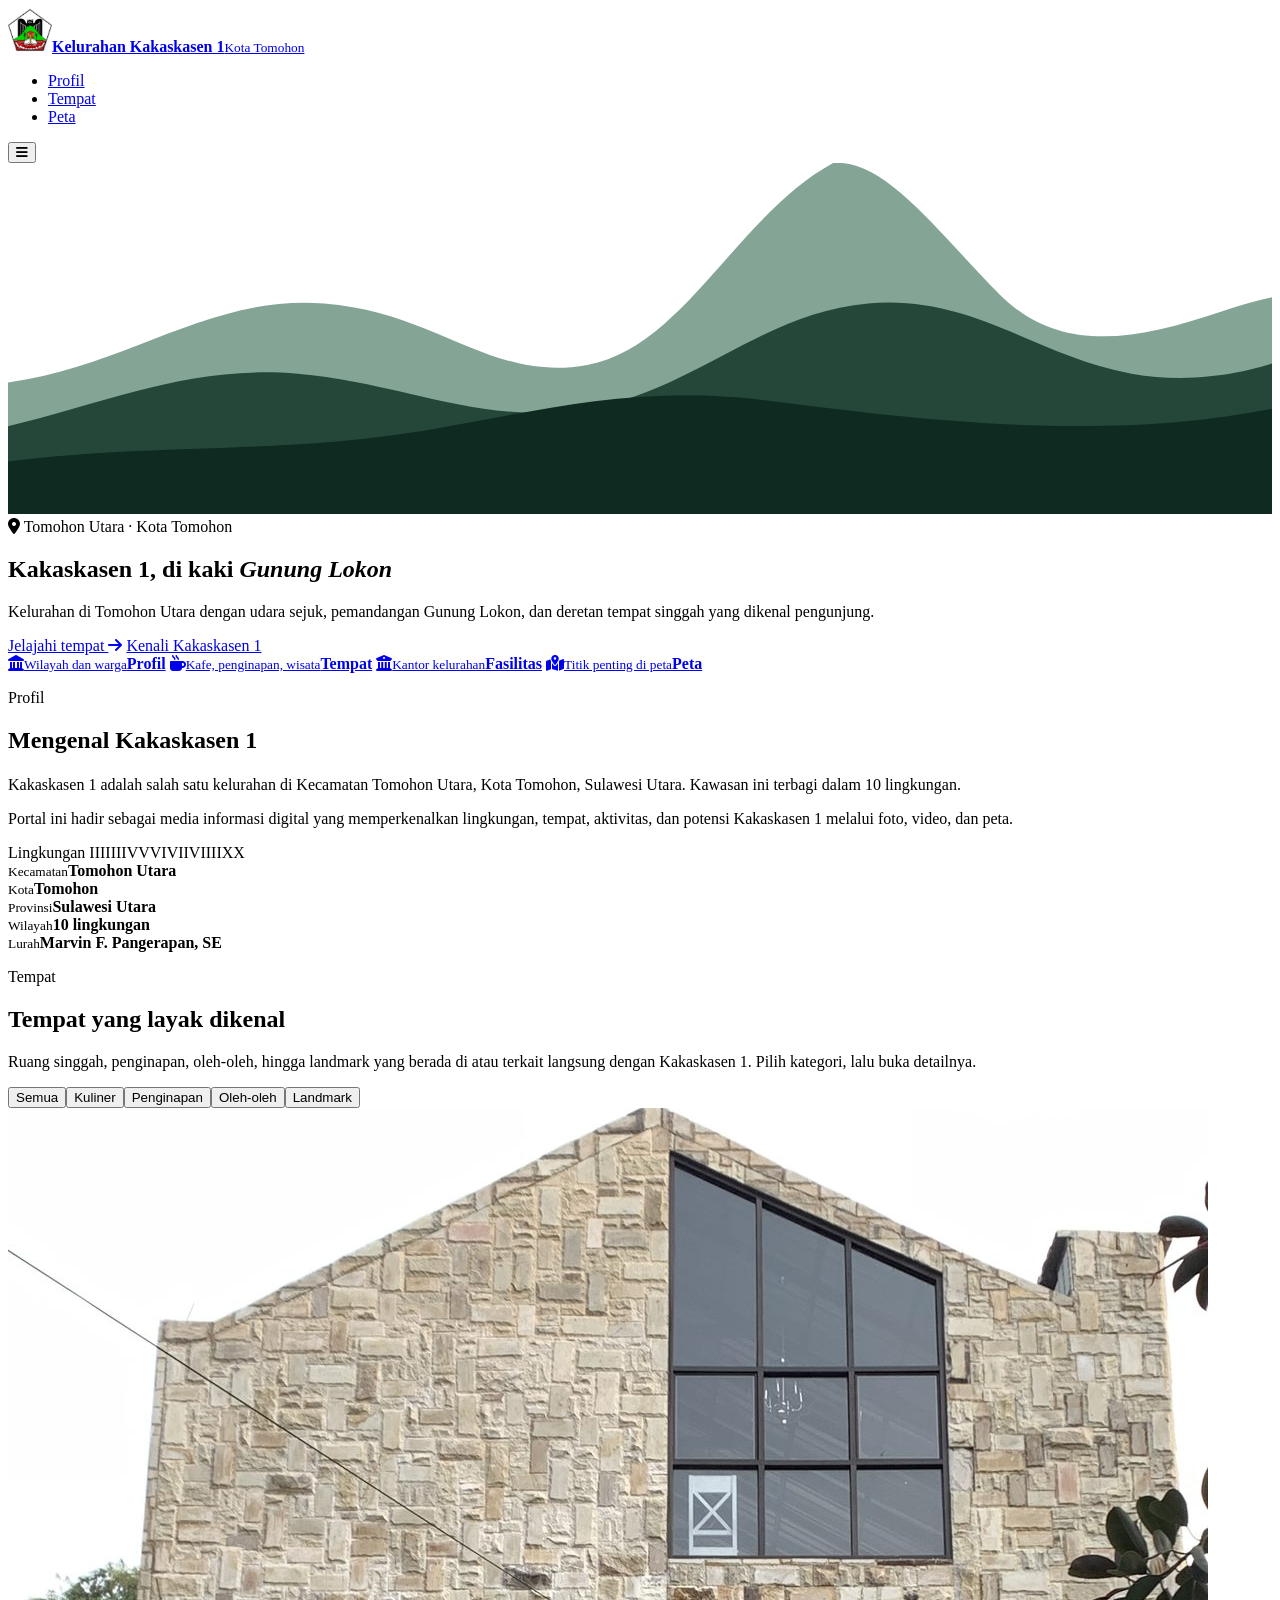
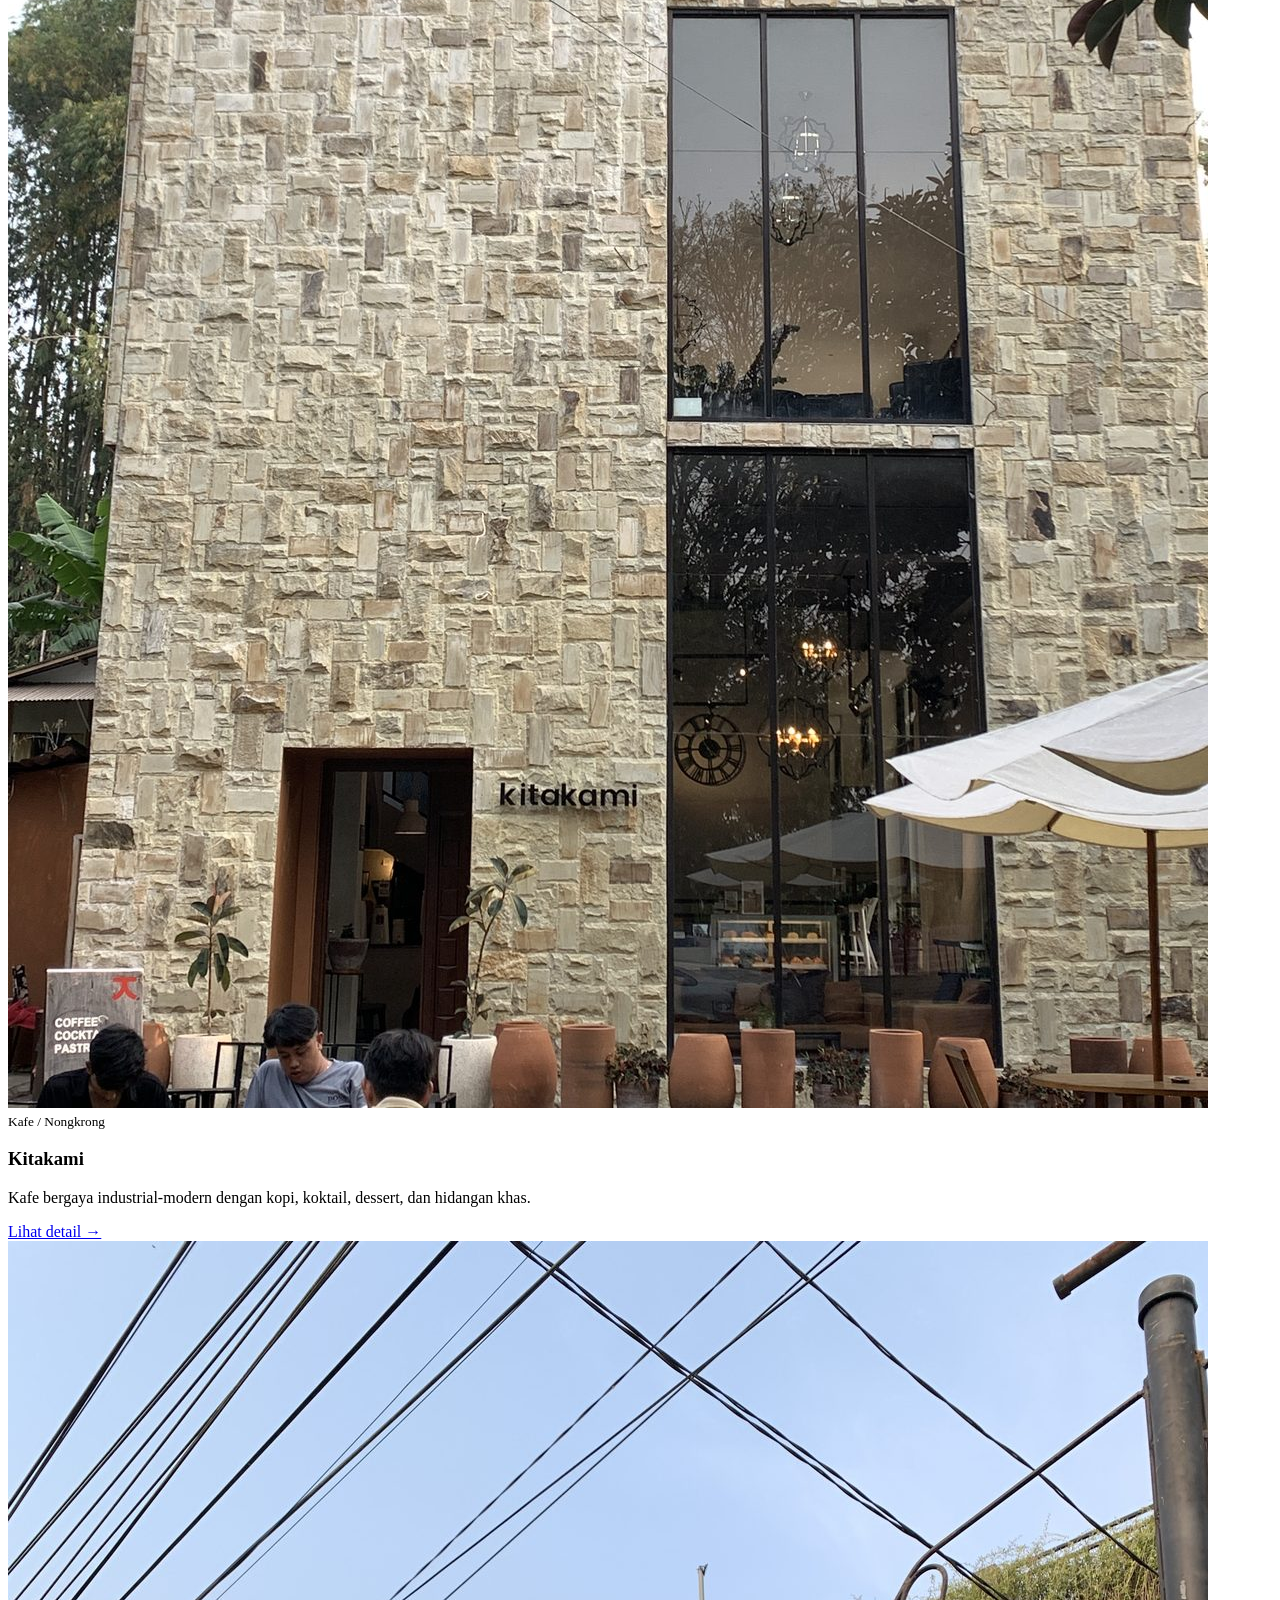
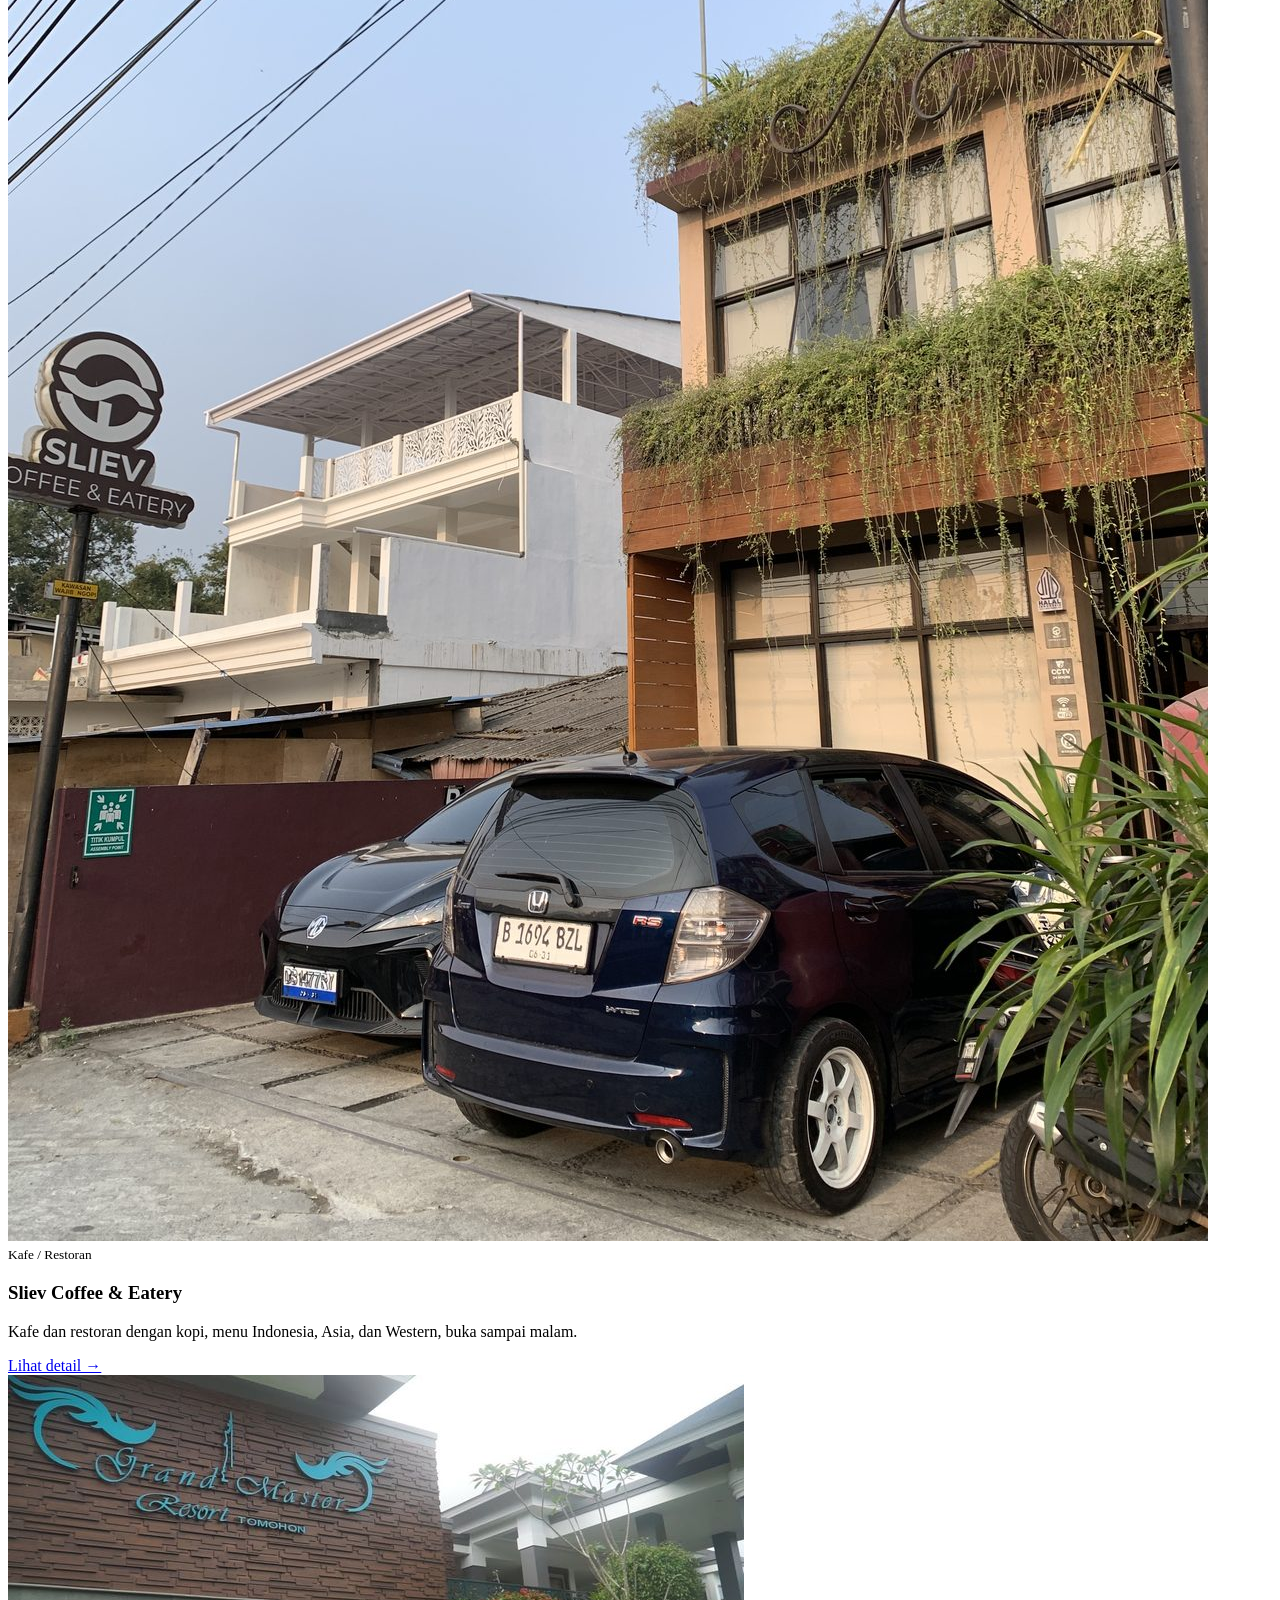
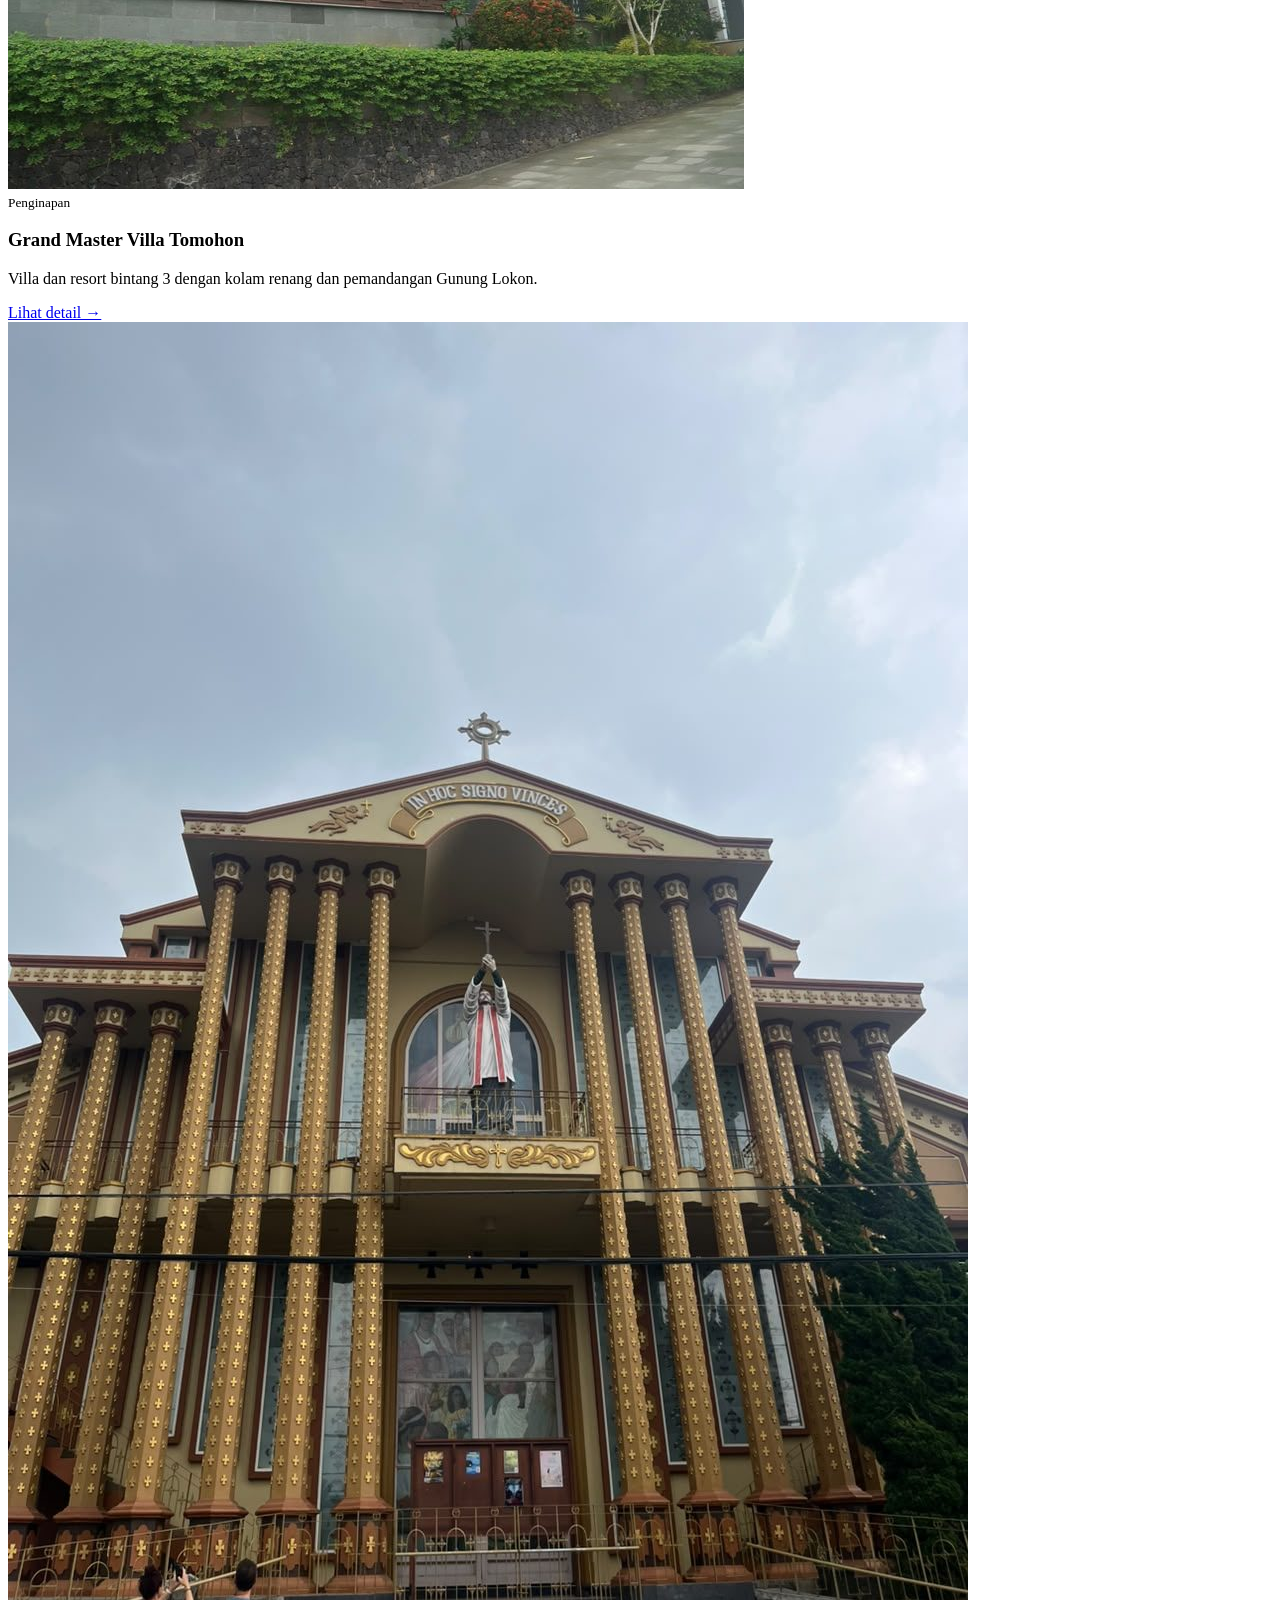
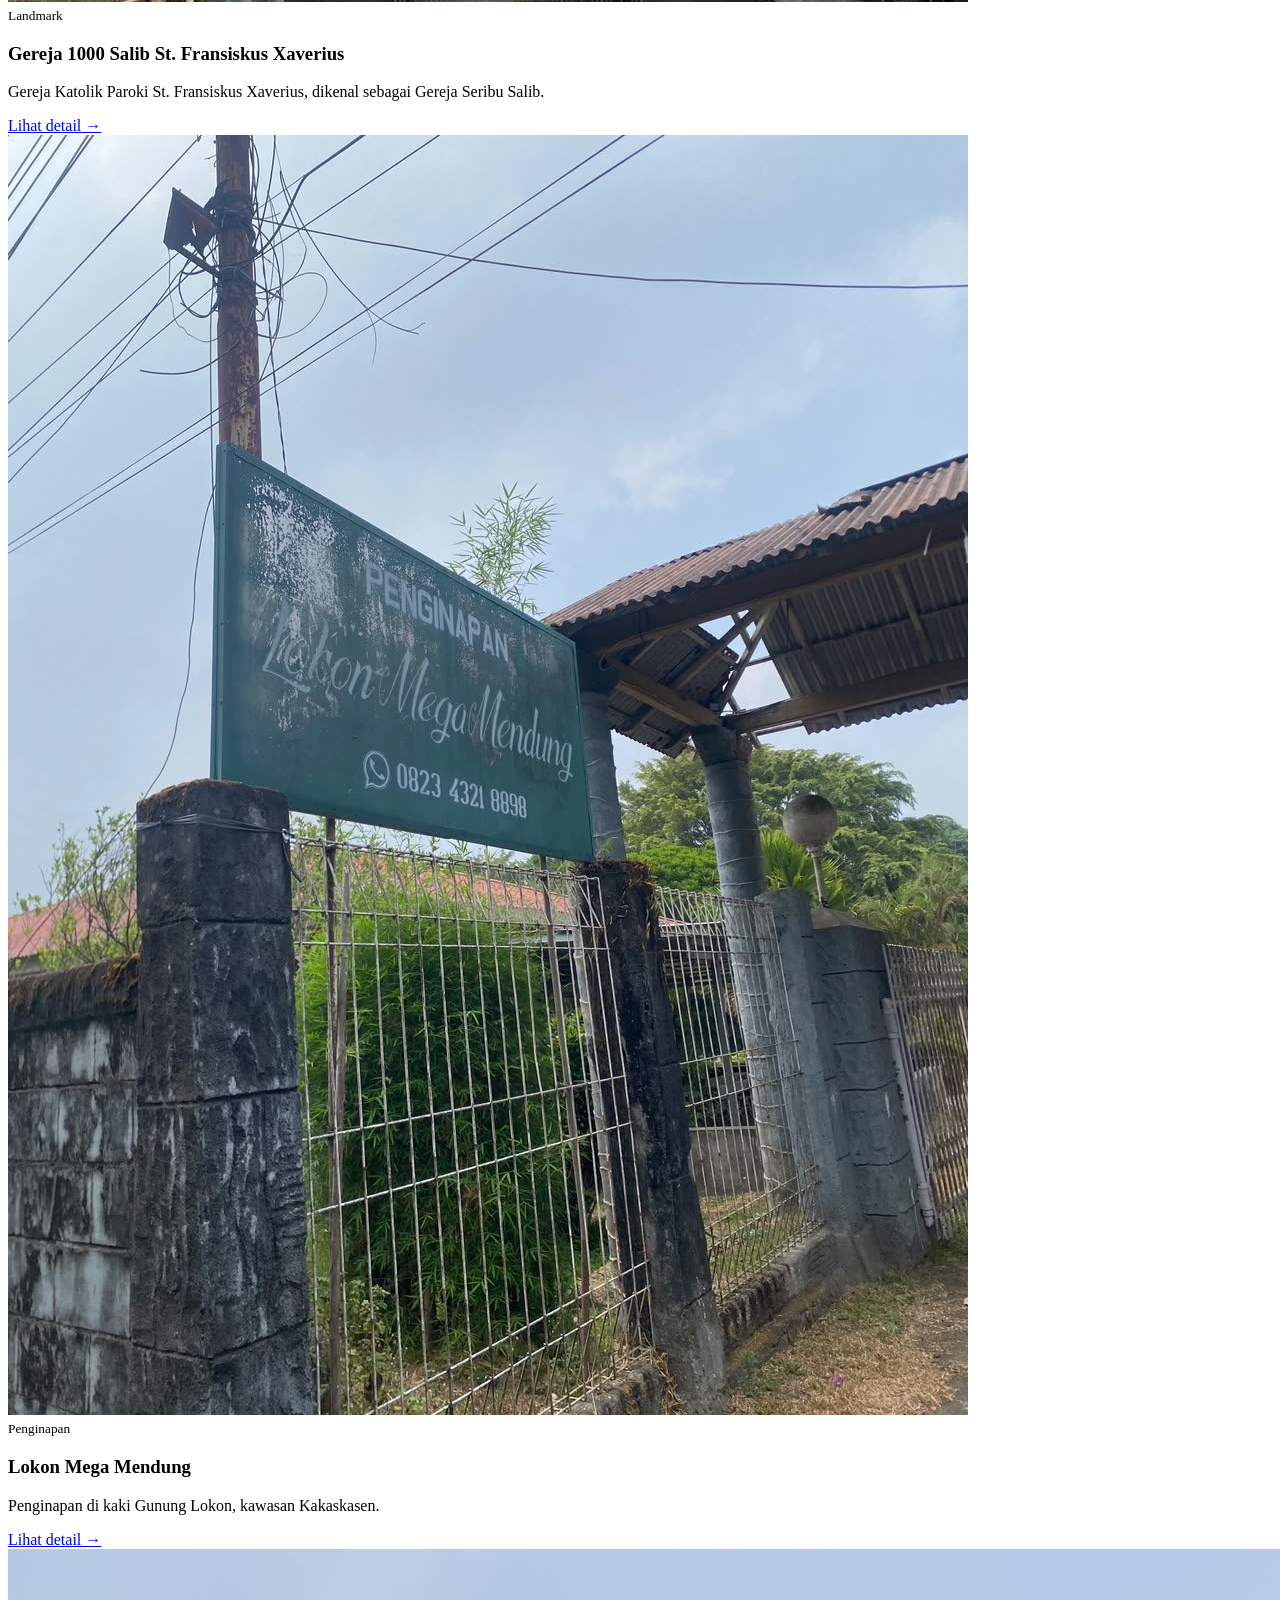
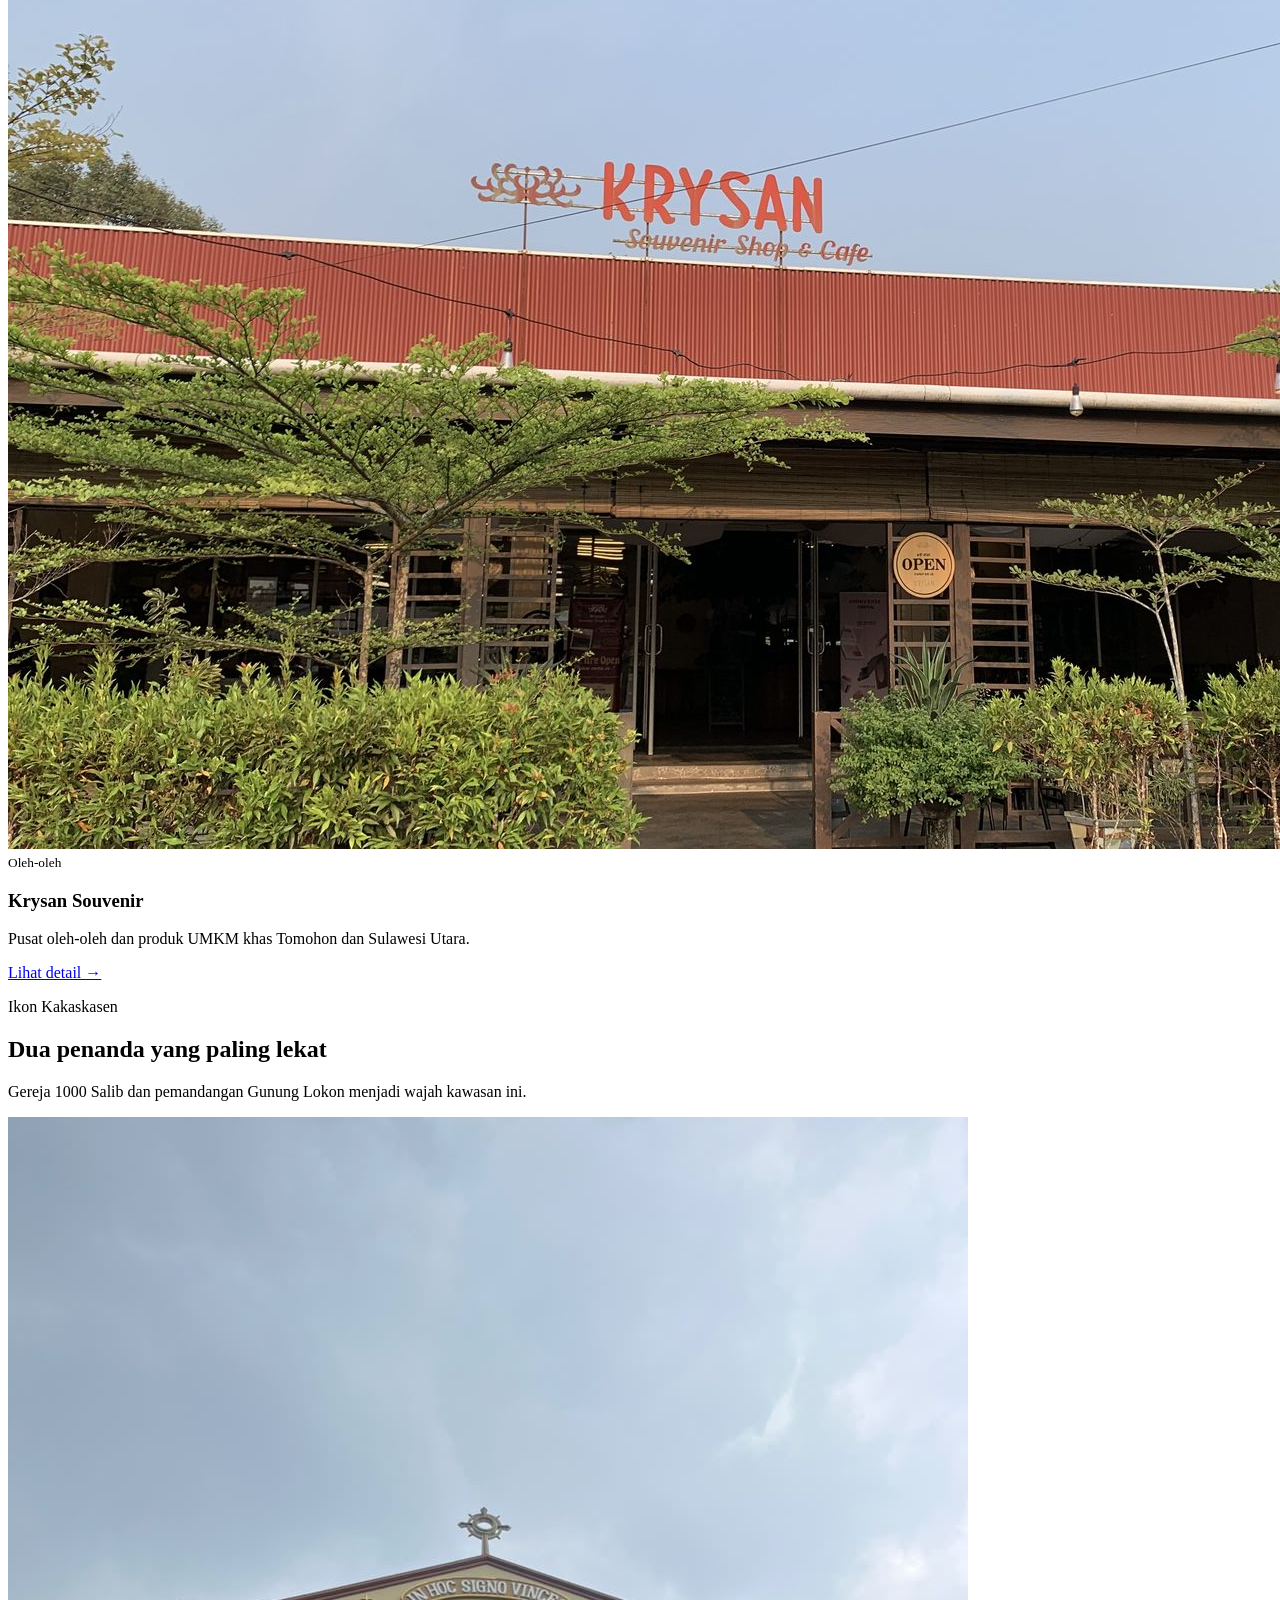
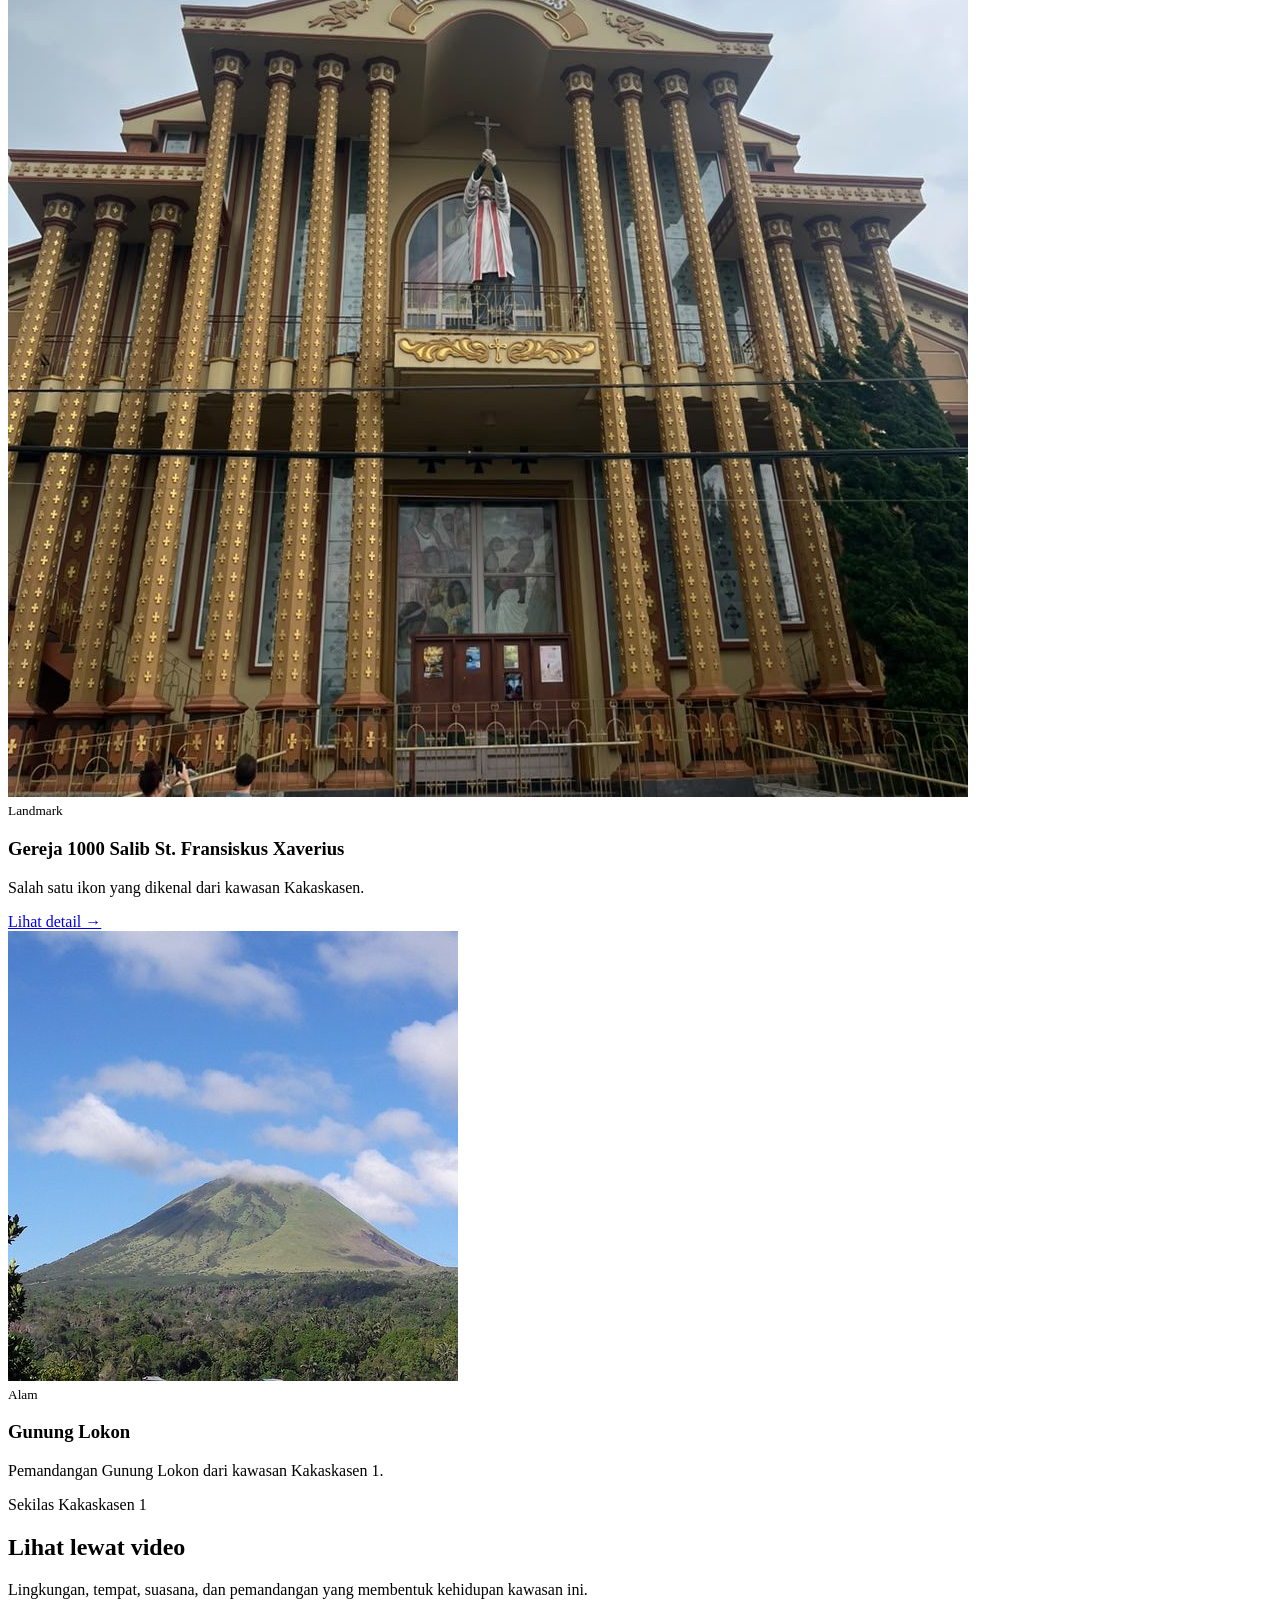
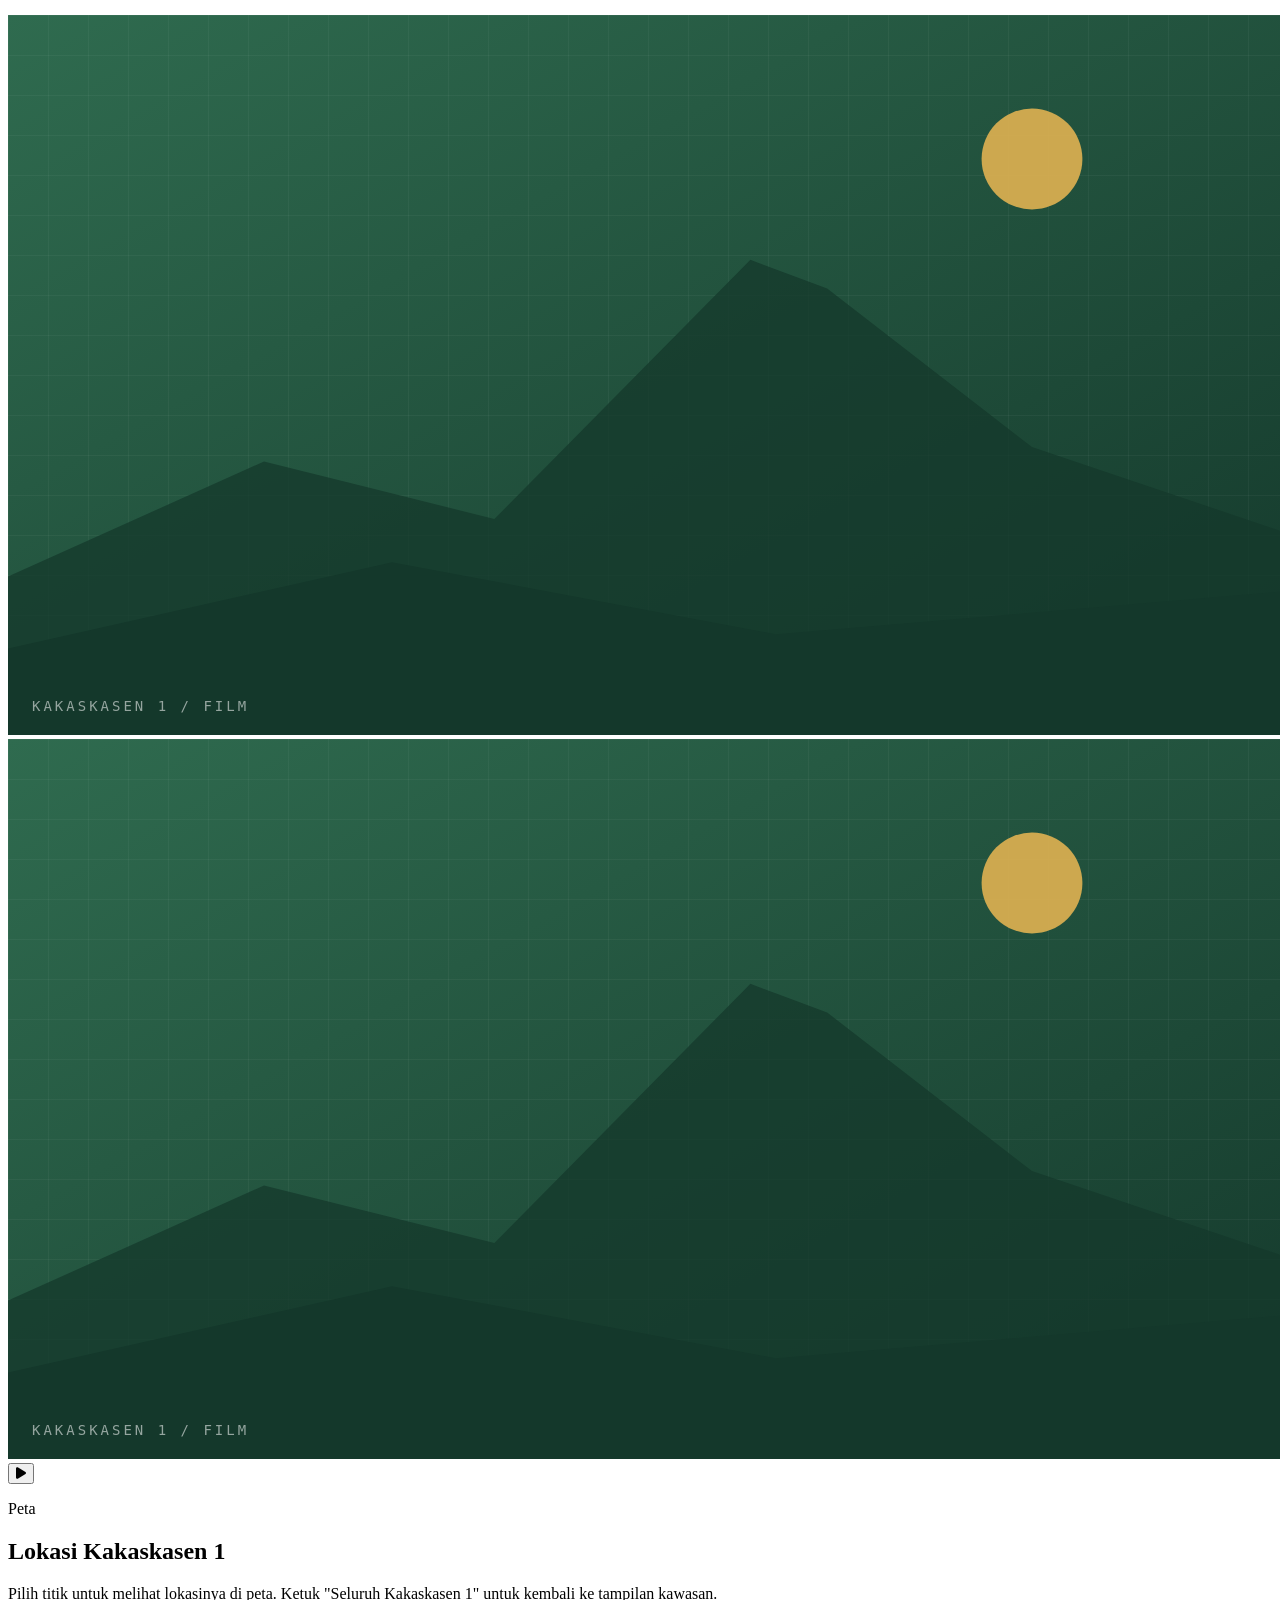
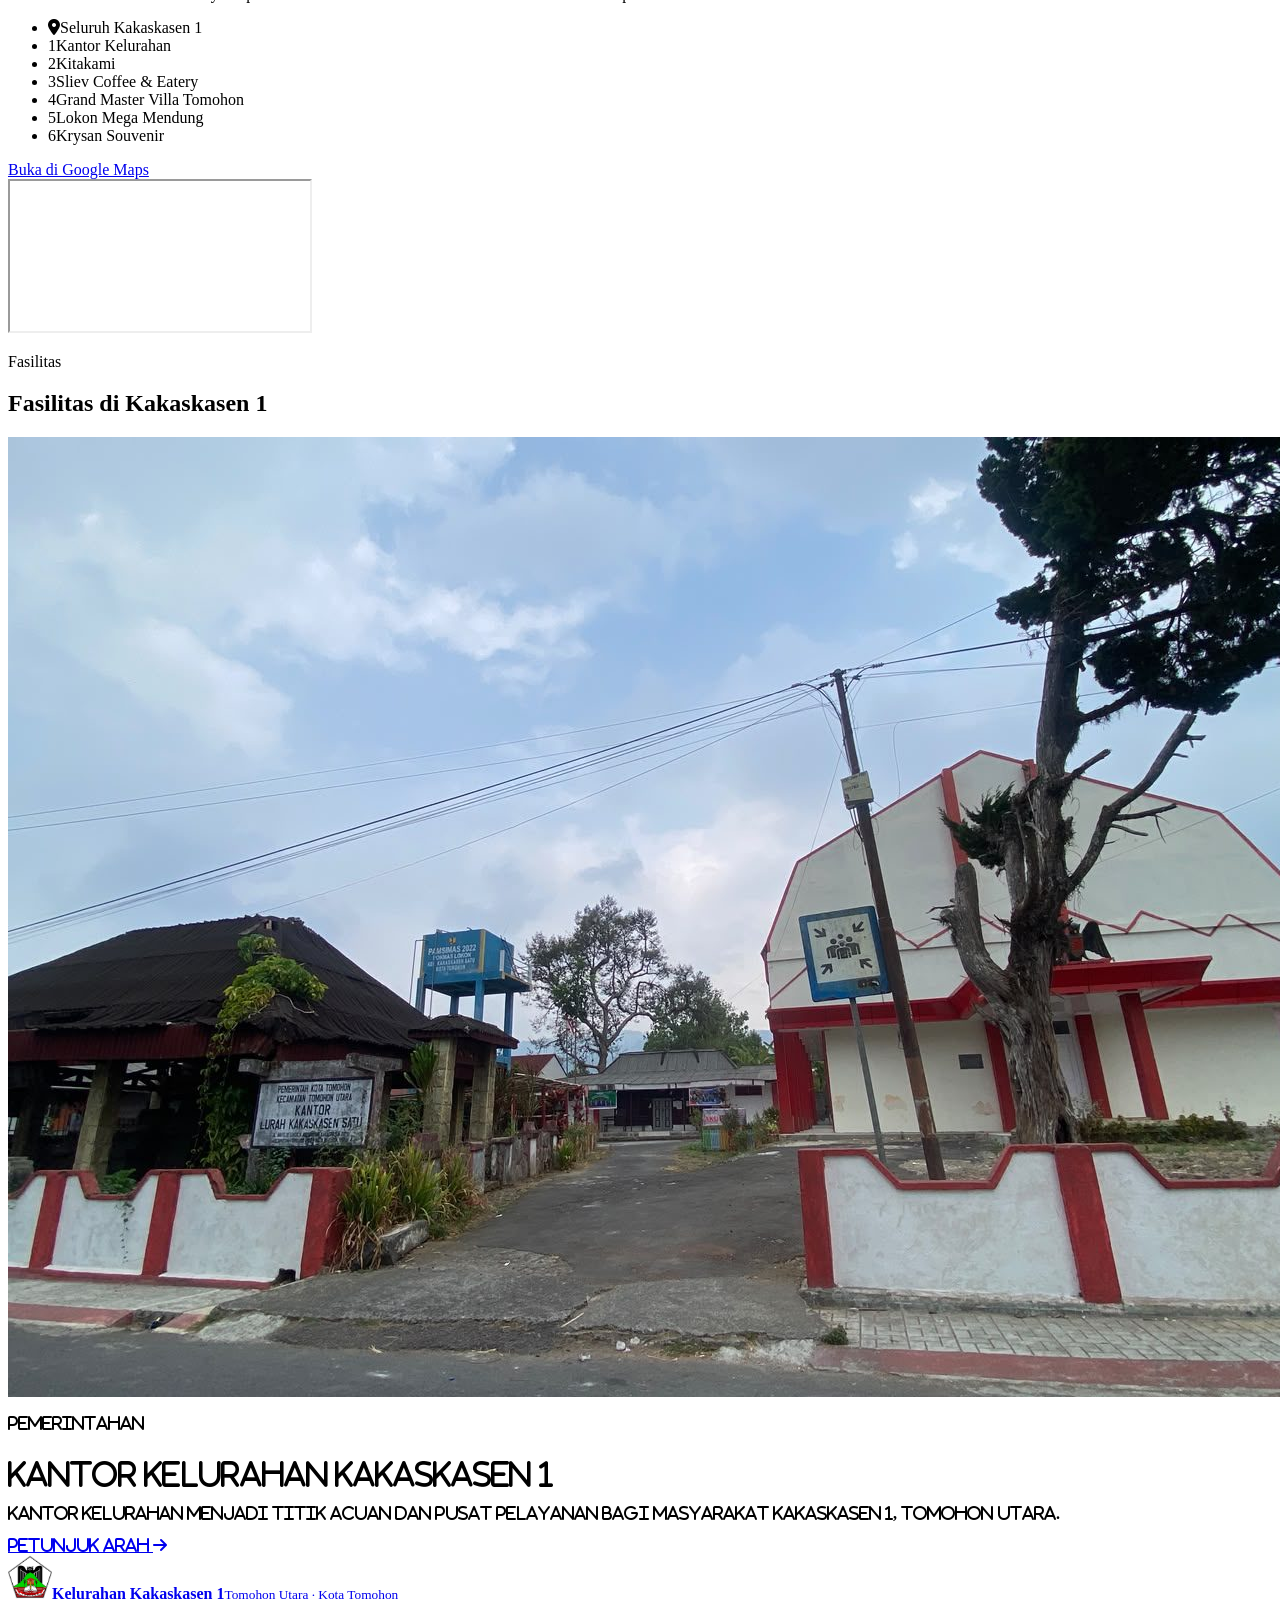
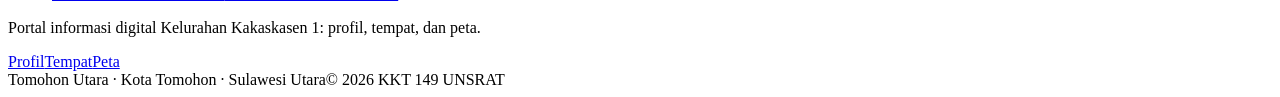
==== index.html @ df553f5b "Add files via upload" ====
<!DOCTYPE html>
<html lang="id">
<head>
<meta charset="UTF-8">
<meta name="viewport" content="width=device-width, initial-scale=1">
<title>Portal Kelurahan Kakaskasen 1 — Tomohon Utara, Kota Tomohon</title>
<meta name="description" content="Profil, tempat, dan peta Kelurahan Kakaskasen 1, Tomohon Utara, Kota Tomohon, Sulawesi Utara.">
<meta name="theme-color" content="#14382b">
<meta property="og:title" content="Portal Kelurahan Kakaskasen 1 — Tomohon Utara, Kota Tomohon"><meta property="og:description" content="Profil, tempat, dan peta Kelurahan Kakaskasen 1, Tomohon Utara, Kota Tomohon, Sulawesi Utara."><meta property="og:locale" content="id_ID"><meta property="og:type" content="website">
<link rel="icon" href="data:image/svg+xml,%3Csvg xmlns='http://www.w3.org/2000/svg' viewBox='0 0 32 32'%3E%3Crect width='32' height='32' rx='8' fill='%2314382b'/%3E%3Cpath d='M4 25 13 10l5 8 3-4 7 11z' fill='%23e0b252'/%3E%3C/svg%3E">
<link rel="preconnect" href="https://fonts.googleapis.com"><link rel="preconnect" href="https://fonts.gstatic.com" crossorigin>
<link href="https://fonts.googleapis.com/css2?family=Fraunces:ital,opsz,wght@0,9..144,500;0,9..144,600;0,9..144,700;1,9..144,500&family=Inter:wght@400;500;600&display=swap" rel="stylesheet">
<link rel="stylesheet" href="https://cdnjs.cloudflare.com/ajax/libs/font-awesome/6.5.2/css/all.min.css">
<link rel="stylesheet" href="css/style.css">
</head>
<body>
<header class="nav">
  <div class="wrap">
    <a class="brand" href="index.html" aria-label="Beranda"><img class="brand-logo" src="assets/logo-tomohon.png" alt="Lambang Kota Tomohon" width="44" height="44"><span><b>Kelurahan Kakaskasen 1</b><small>Kota Tomohon</small></span></a>
    <ul class="links">
      <li><a href="#profil">Profil</a></li>
      <li><a href="#tempat">Tempat</a></li>
      <li><a href="#peta">Peta</a></li>
    </ul>
    <button class="burger" type="button" aria-label="Buka menu" aria-expanded="false"><i class="fa-solid fa-bars"></i></button>
  </div>
</header>

<main>
<section class="hero" id="top">
  <div class="hero-bg">
    <svg viewBox="0 0 1440 400" preserveAspectRatio="none" aria-hidden="true">
      <path d="M0 400V250C140 230 230 150 360 160s190 90 300 70 170-170 280-230c60-5 120 80 190 150s160 50 250 20 160-40 260 20v220z" fill="#1f5a41" opacity=".55"/>
      <path d="M0 400V300c120-30 210-70 330-60s210 60 330 40 200-110 320-120 190 60 300 80 200-30 160-10v70z" fill="#14382b" opacity=".85"/>
      <path d="M0 400V340c160-20 300-10 440-30s260-60 420-40 380 50 580 10v120z" fill="#0f2b21"/>
    </svg>
  </div>
  <div class="wrap">
    <span class="pill"><i class="fa-solid fa-location-dot"></i> Tomohon Utara · Kota Tomohon</span>
    <h1><span style="white-space:nowrap">Kakaskasen 1,</span> di kaki <em>Gunung Lokon</em></h1>
    <p class="lead">Kelurahan di Tomohon Utara dengan udara sejuk, pemandangan Gunung Lokon, dan deretan tempat singgah yang dikenal pengunjung.</p>
    <div class="hero-cta">
      <a class="btn btn-amber" href="#tempat">Jelajahi tempat <i class="fa-solid fa-arrow-right"></i></a>
      <a class="btn btn-ghost" href="#profil">Kenali Kakaskasen 1</a>
    </div>
  </div>
</section>

<div class="quick wrap">
  <div class="quick-grid">
    <a class="qcard" href="#profil"><i class="fa-solid fa-landmark"></i><small>Wilayah dan warga</small><b>Profil</b></a>
    <a class="qcard" href="#tempat"><i class="fa-solid fa-mug-hot"></i><small>Kafe, penginapan, wisata</small><b>Tempat</b></a>
    <a class="qcard" href="#fasilitas"><i class="fa-solid fa-building-columns"></i><small>Kantor kelurahan</small><b>Fasilitas</b></a>
    <a class="qcard" href="#peta"><i class="fa-solid fa-map-location-dot"></i><small>Titik penting di peta</small><b>Peta</b></a>
  </div>
</div>

<section class="sec" id="profil">
  <div class="wrap profil">
    <div class="reveal">
      <p class="eyebrow">Profil</p>
      <h2>Mengenal Kakaskasen 1</h2>
      <p style="margin-top:22px">Kakaskasen 1 adalah salah satu kelurahan di Kecamatan Tomohon Utara, Kota Tomohon, Sulawesi Utara. Kawasan ini terbagi dalam 10 lingkungan.</p>
      <p>Portal ini hadir sebagai media informasi digital yang memperkenalkan lingkungan, tempat, aktivitas, dan potensi Kakaskasen 1 melalui foto, video, dan peta.</p>
      <div class="lings" aria-label="Daftar lingkungan"><span>Lingkungan I</span><span>II</span><span>III</span><span>IV</span><span>V</span><span>VI</span><span>VII</span><span>VIII</span><span>IX</span><span>X</span></div>
    </div>
    <div class="facts reveal">
      <div class="fact"><small>Kecamatan</small><b>Tomohon Utara</b></div>
      <div class="fact"><small>Kota</small><b>Tomohon</b></div>
      <div class="fact"><small>Provinsi</small><b>Sulawesi Utara</b></div>
      <div class="fact"><small>Wilayah</small><b>10 lingkungan</b></div>
      <div class="fact wide"><small>Lurah</small><b>Marvin F. Pangerapan, SE</b></div>
    </div>
  </div>
</section>

<section class="sec dark" id="tempat">
  <div class="wrap">
    <div class="sec-head reveal">
      <div><p class="eyebrow">Tempat</p><h2>Tempat yang layak dikenal</h2></div>
      <p>Ruang singgah, penginapan, oleh-oleh, hingga landmark yang berada di atau terkait langsung dengan Kakaskasen 1. Pilih kategori, lalu buka detailnya.</p>
    </div>
    <div class="tabs" id="place-tabs" role="tablist" aria-label="Kategori tempat"></div>
    <div class="places" id="places-grid"></div>
    <p id="data-note" hidden style="margin-top:28px;color:#f0c987">Daftar tempat tidak tampil. Jalankan lewat Live Server, GitHub Pages, atau hosting; jangan buka file langsung dari folder.</p>
  </div>
</section>

<section class="sec" id="ikon">
  <div class="wrap">
    <div class="sec-head reveal">
      <div><p class="eyebrow">Ikon Kakaskasen</p><h2>Dua penanda yang paling lekat</h2></div>
      <p>Gereja 1000 Salib dan pemandangan Gunung Lokon menjadi wajah kawasan ini.</p>
    </div>
    <div class="icons">
      <article class="icard reveal">
        <img data-cover="gereja" src="assets/images/place-gereja-1000-salib.svg" alt="Gereja 1000 Salib St. Fransiskus Xaverius" loading="lazy">
        <div><small>Landmark</small><h3>Gereja 1000 Salib St. Fransiskus Xaverius</h3><p>Salah satu ikon yang dikenal dari kawasan Kakaskasen.</p><a href="tempat.html?id=gereja-1000-salib">Lihat detail &rarr;</a></div>
      </article>
      <article class="icard reveal">
        <img data-cover="gunung-lokon" src="assets/images/view-lokon.svg" alt="Pemandangan Gunung Lokon" loading="lazy">
        <div><small>Alam</small><h3>Gunung Lokon</h3><p>Pemandangan Gunung Lokon dari kawasan Kakaskasen 1.</p></div>
      </article>
    </div>
  </div>
</section>

<section class="sec dark" id="video">
  <div class="wrap">
    <div class="sec-head reveal">
      <div><p class="eyebrow">Sekilas Kakaskasen 1</p><h2>Lihat lewat video</h2></div>
      <p>Lingkungan, tempat, suasana, dan pemandangan yang membentuk kehidupan kawasan ini.</p>
    </div>
    <div class="video reveal">
      <img class="poster" src="assets/images/video-poster.svg" alt="">
      <video preload="metadata" playsinline poster="assets/images/video-poster.svg"><source src="assets/videos/kakaskasen1.mp4" type="video/mp4">Browser tidak mendukung pemutar video.</video>
      <button class="play" type="button" aria-label="Putar video"><i class="fa-solid fa-play"></i></button>
    </div>
  </div>
</section>

<section class="sec" id="peta">
  <div class="wrap map-grid">
    <div class="reveal">
      <p class="eyebrow">Peta</p>
      <h2>Lokasi Kakaskasen 1</h2>
      <p style="color:var(--muted);margin-top:18px">Pilih titik untuk melihat lokasinya di peta. Ketuk "Seluruh Kakaskasen 1" untuk kembali ke tampilan kawasan.</p>
      <ul class="map-list" id="map-list"></ul>
      <a class="btn btn-green" href="https://www.google.com/maps/search/?api=1&query=Kakaskasen+Satu+Tomohon+Utara+Kota+Tomohon" target="_blank" rel="noopener">Buka di Google Maps</a>
    </div>
    <div class="map-frame reveal"><iframe id="map-iframe" title="Peta Kakaskasen 1, Tomohon Utara" loading="lazy" referrerpolicy="no-referrer-when-downgrade" allowfullscreen src="https://www.google.com/maps?q=Kakaskasen+Satu,+Tomohon+Utara,+Kota+Tomohon&output=embed"></iframe></div>
  </div>
</section>

<section class="sec" id="fasilitas" style="padding-top:0">
  <div class="wrap">
    <div class="sec-head reveal"><div><p class="eyebrow">Fasilitas</p><h2>Fasilitas di Kakaskasen 1</h2></div></div>
    <div class="fas reveal">
      <img data-cover="kantor" src="assets/images/place-kantor-kelurahan.svg" alt="Kantor Kelurahan Kakaskasen 1" loading="lazy">
      <div>
        <p class="eyebrow">Pemerintahan</p>
        <h3 style="font-size:1.8rem;margin-bottom:14px">Kantor Kelurahan Kakaskasen 1</h3>
        <p>Kantor kelurahan menjadi titik acuan dan pusat pelayanan bagi masyarakat Kakaskasen 1, Tomohon Utara.</p>
        <a class="btn btn-line" href="https://www.google.com/maps/search/?api=1&query=Kantor+Kelurahan+Kakaskasen+Satu+Tomohon" target="_blank" rel="noopener">Petunjuk arah <i class="fa-solid fa-arrow-right"></i></a>
      </div>
    </div>
  </div>
</section>





</main>

<footer>
  <div class="wrap">
    <div class="foot">
      <div>
        <a class="brand" href="index.html"><img class="brand-logo" src="assets/logo-tomohon.png" alt="Lambang Kota Tomohon" width="44" height="44"><span><b>Kelurahan Kakaskasen 1</b><small>Tomohon Utara · Kota Tomohon</small></span></a>
        <p>Portal informasi digital Kelurahan Kakaskasen 1: profil, tempat, dan peta.</p>
      </div>
      <nav aria-label="Footer"><a href="index.html#profil">Profil</a><a href="index.html#tempat">Tempat</a><a href="index.html#peta">Peta</a></nav>
    </div>
    <div class="legal"><span>Tomohon Utara · Kota Tomohon · Sulawesi Utara</span><span>© <span id="year">2026</span> KKT 149 UNSRAT</span></div>
  </div>
</footer>

<script src="js/main.js"></script>
</body>
</html>
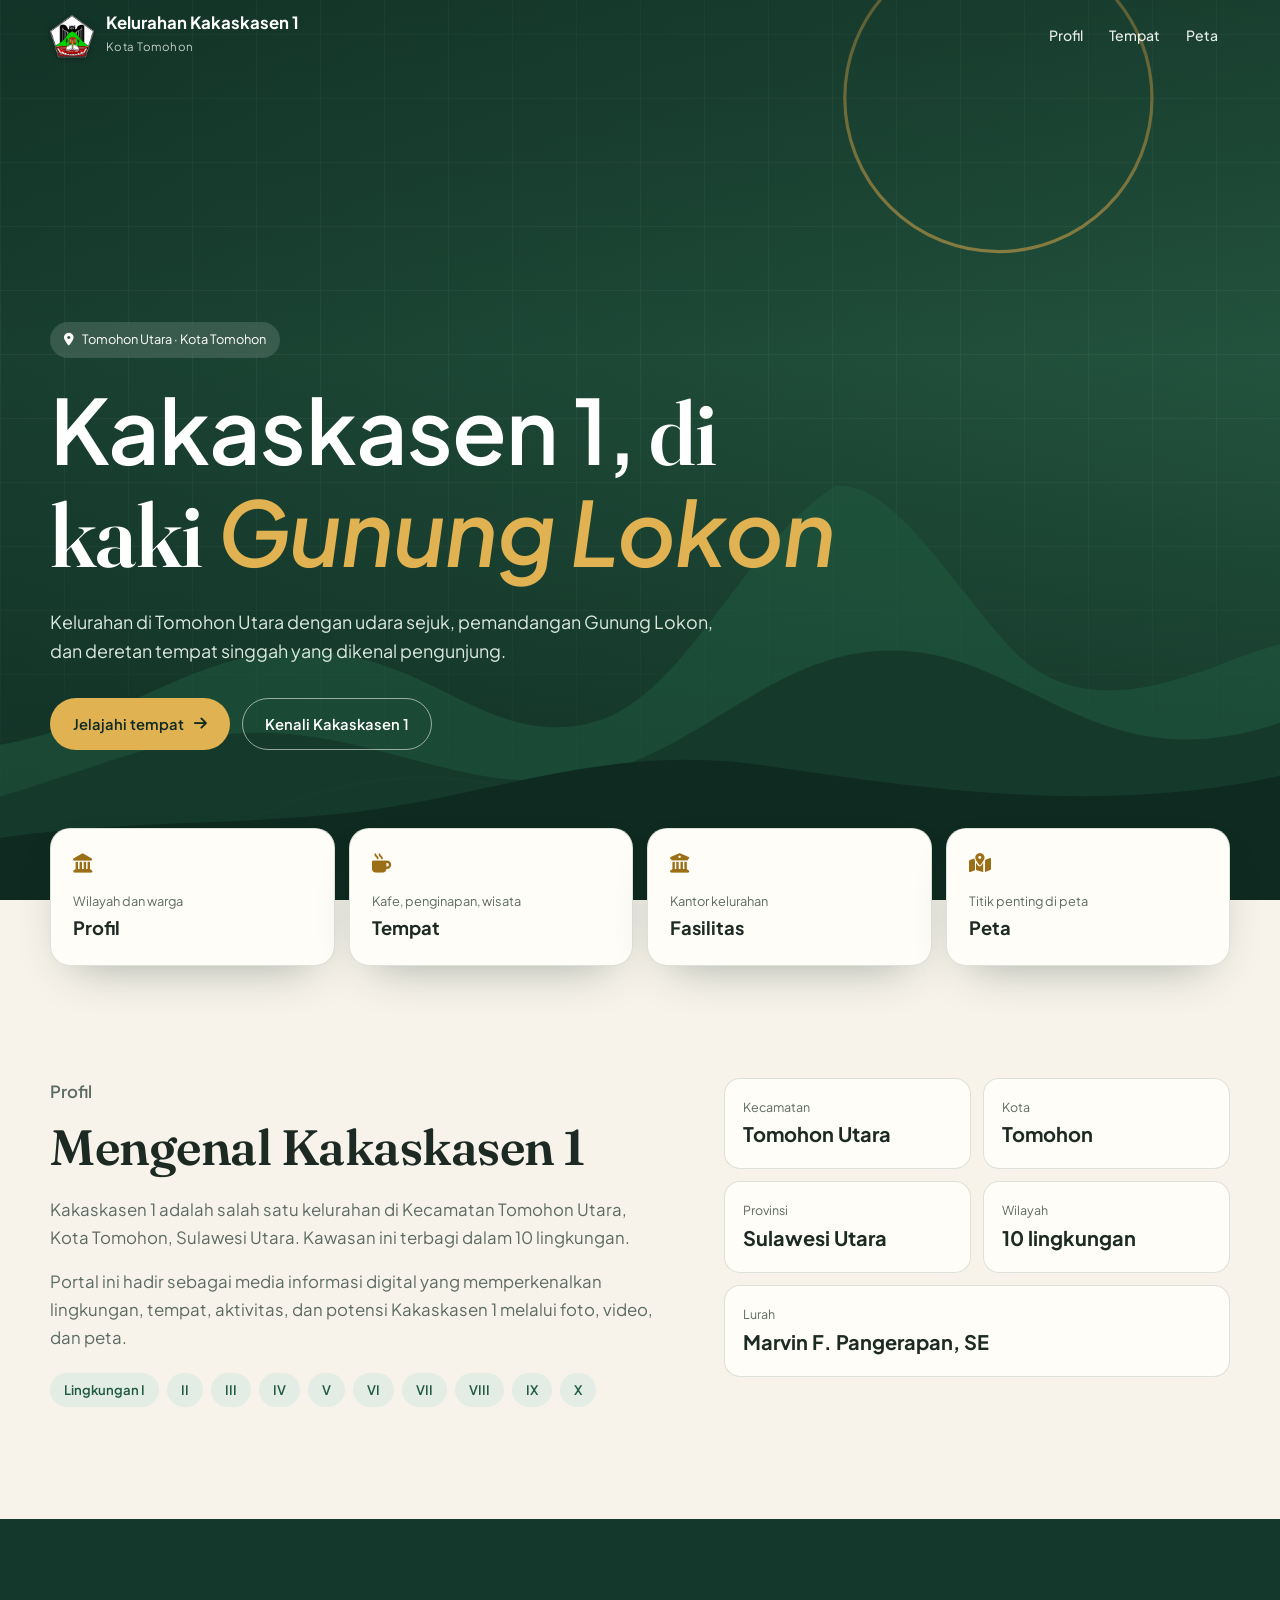
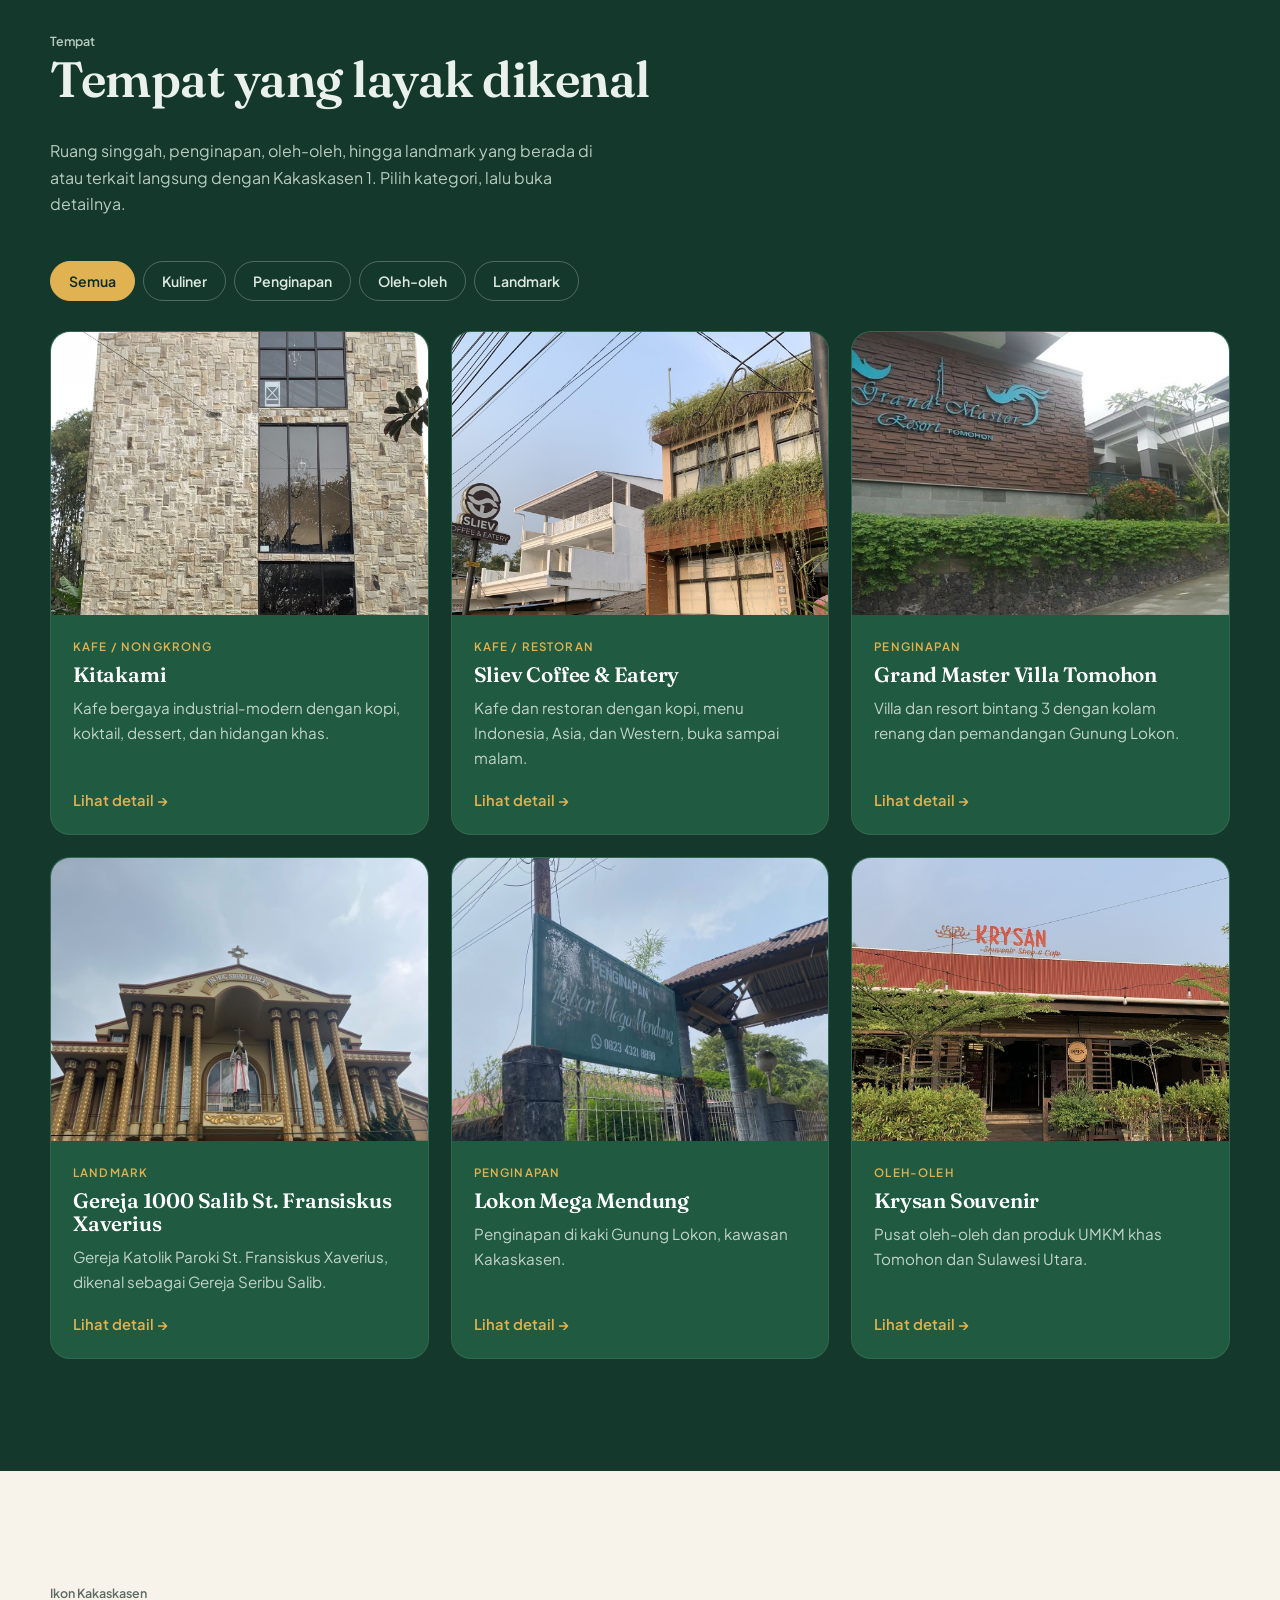
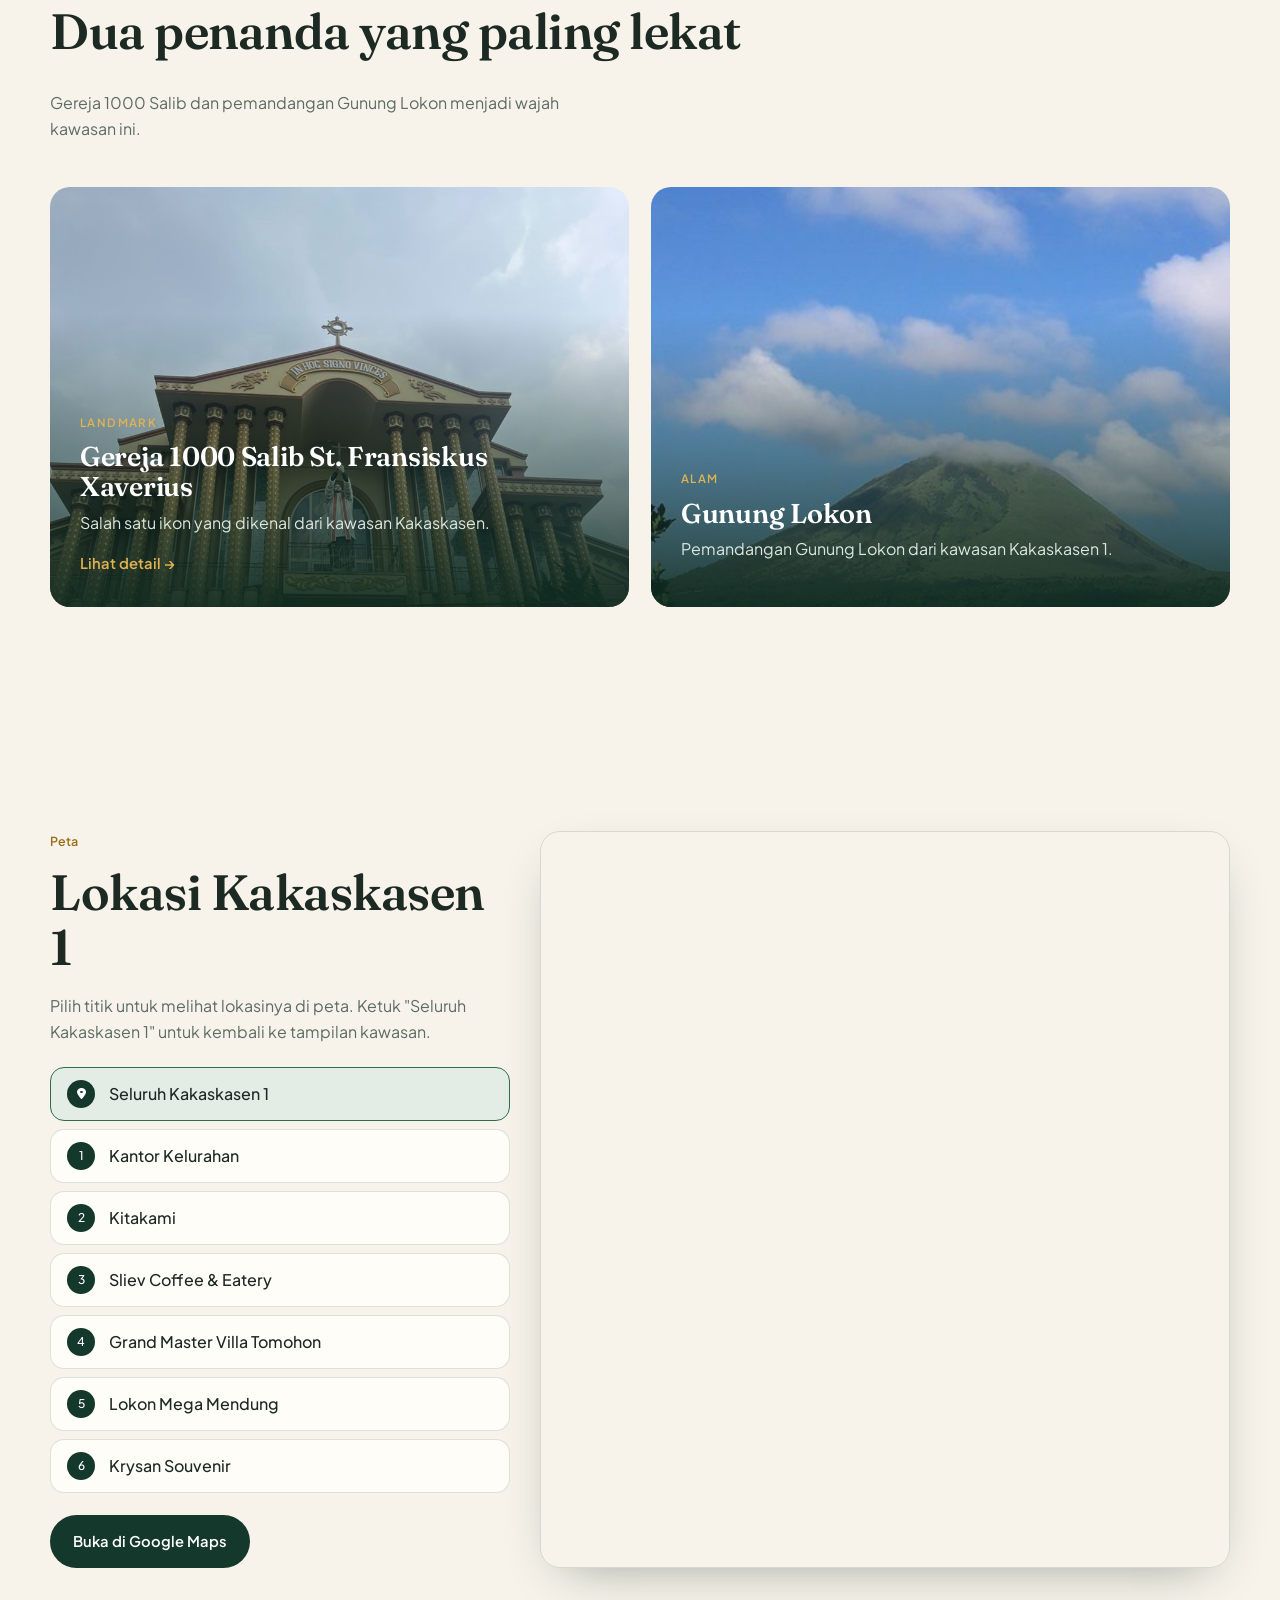
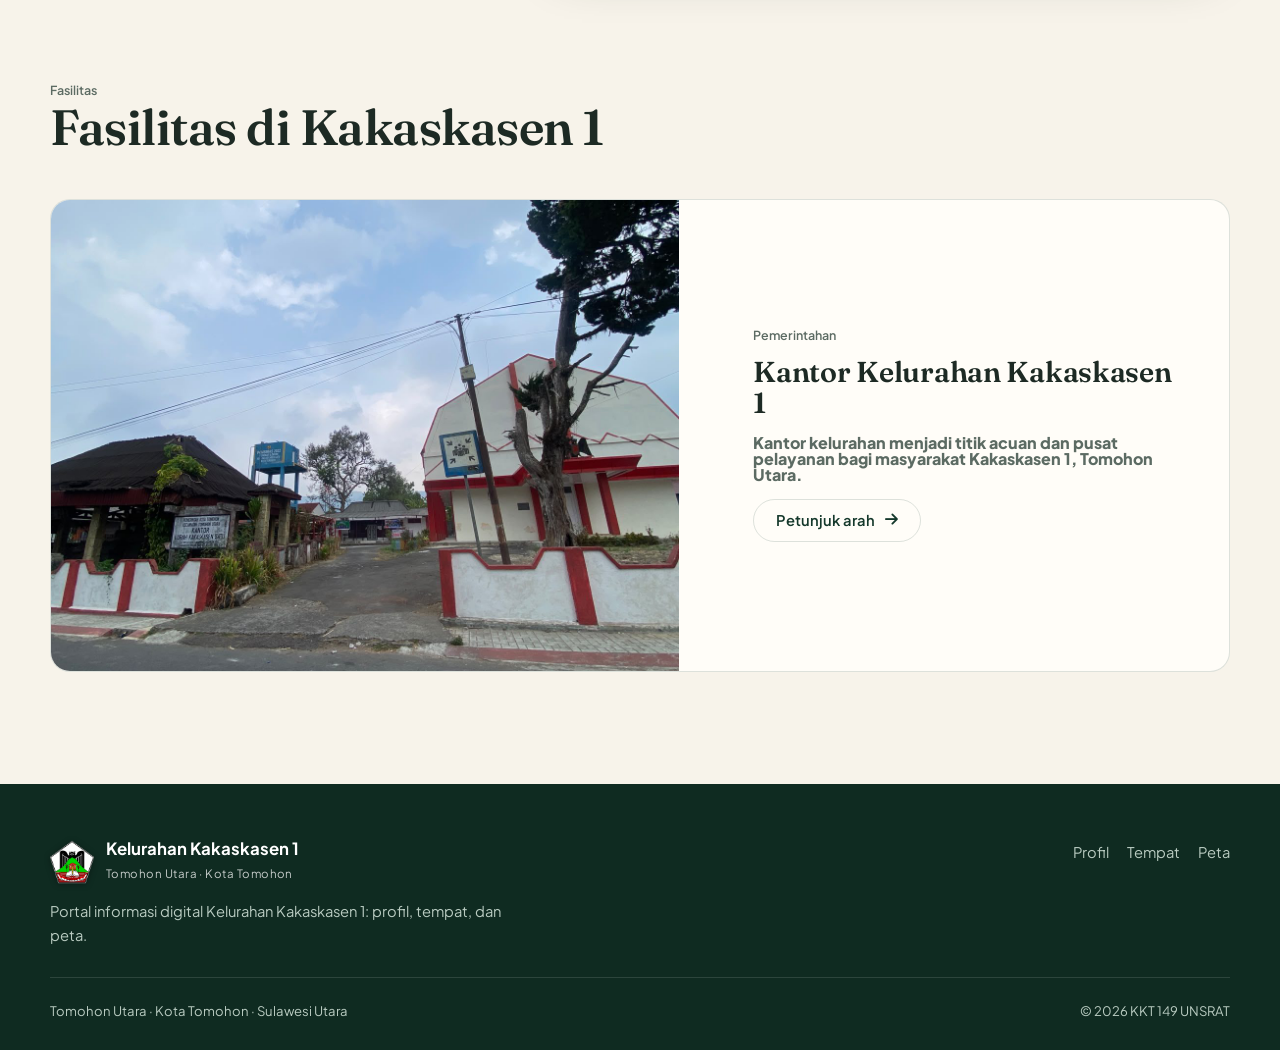
==== commit 48dcf9f6: "Add files via upload" ====
--- a/index.html
+++ b/index.html
@@ -9,7 +9,7 @@
 <meta property="og:title" content="Portal Kelurahan Kakaskasen 1 — Tomohon Utara, Kota Tomohon"><meta property="og:description" content="Profil, tempat, dan peta Kelurahan Kakaskasen 1, Tomohon Utara, Kota Tomohon, Sulawesi Utara."><meta property="og:locale" content="id_ID"><meta property="og:type" content="website">
 <link rel="icon" href="data:image/svg+xml,%3Csvg xmlns='http://www.w3.org/2000/svg' viewBox='0 0 32 32'%3E%3Crect width='32' height='32' rx='8' fill='%2314382b'/%3E%3Cpath d='M4 25 13 10l5 8 3-4 7 11z' fill='%23e0b252'/%3E%3C/svg%3E">
 <link rel="preconnect" href="https://fonts.googleapis.com"><link rel="preconnect" href="https://fonts.gstatic.com" crossorigin>
-<link href="https://fonts.googleapis.com/css2?family=Fraunces:ital,opsz,wght@0,9..144,500;0,9..144,600;0,9..144,700;1,9..144,500&family=Inter:wght@400;500;600&display=swap" rel="stylesheet">
+<link href="https://fonts.googleapis.com/css2?family=Fraunces:ital,opsz,wght@0,9..144,500;0,9..144,600;0,9..144,700;1,9..144,500&family=Plus+Jakarta+Sans:wght@400;500;600;700&display=swap" rel="stylesheet">
 <link rel="stylesheet" href="https://cdnjs.cloudflare.com/ajax/libs/font-awesome/6.5.2/css/all.min.css">
 <link rel="stylesheet" href="css/style.css">
 </head>
@@ -105,20 +105,6 @@
   </div>
 </section>
 
-<section class="sec dark" id="video">
-  <div class="wrap">
-    <div class="sec-head reveal">
-      <div><p class="eyebrow">Sekilas Kakaskasen 1</p><h2>Lihat lewat video</h2></div>
-      <p>Lingkungan, tempat, suasana, dan pemandangan yang membentuk kehidupan kawasan ini.</p>
-    </div>
-    <div class="video reveal">
-      <img class="poster" src="assets/images/video-poster.svg" alt="">
-      <video preload="metadata" playsinline poster="assets/images/video-poster.svg"><source src="assets/videos/kakaskasen1.mp4" type="video/mp4">Browser tidak mendukung pemutar video.</video>
-      <button class="play" type="button" aria-label="Putar video"><i class="fa-solid fa-play"></i></button>
-    </div>
-  </div>
-</section>
-
 <section class="sec" id="peta">
   <div class="wrap map-grid">
     <div class="reveal">
--- a/css/style.css
+++ b/css/style.css
@@ -0,0 +1,245 @@
+:root{@import url('https://fonts.googleapis.com/css2?family=Plus+Jakarta+Sans:wght@400;500;600;700&display=swap');
+
+  --green-900:#0f2b21;--green-800:#14382b;--green-700:#1f5a41;--green-600:#2f6b4f;--green-100:#e3ece5;
+  --cream:#f7f3ea;--paper:#fffdf8;--ink:#1d2a24;--muted:#5c6b63;--amber:#e0b252;--amber-d:#9a6f17;
+  --line:rgba(20,56,43,.14);--r:20px;--shadow:0 18px 50px -24px rgba(15,43,33,.45);
+  --serif:'Fraunces',Georgia,serif;--sans:'Plus Jakarta Sans',system-ui,sans-serif;--nav:72px;
+}
+*{box-sizing:border-box}
+html{scroll-behavior:smooth;scroll-padding-top:calc(var(--nav) + 12px)}
+body{margin:0;font-family:var(--sans);color:var(--ink);background:var(--cream);line-height:1.65;-webkit-font-smoothing:antialiased;overflow-x:hidden}
+img{max-width:100%;display:block}a{color:inherit}
+.wrap{width:min(1180px,100% - 40px);margin-inline:auto}
+h1,h2,h3{font-family:var(--serif);font-weight:600;line-height:1.1;margin:0;letter-spacing:-.01em}
+.eyebrow{font-size:.78rem;letter-spacing:.16em;text-transform:uppercase;font-weight:600;color:var(--amber-d);margin:0 0 14px}
+.sec{padding:clamp(64px,9vw,112px) 0}
+.sec h2{font-size:clamp(2rem,4.4vw,3.1rem)}
+.sec-head{display:flex;justify-content:space-between;align-items:end;gap:32px;flex-wrap:wrap;margin-bottom:44px}
+.sec-head p{max-width:46ch;color:var(--muted);margin:0}
+.dark{background:var(--green-800);color:#eaf1ec}
+.dark .sec-head p{color:#b9cbc1}.dark .eyebrow{color:var(--amber)}
+.btn{display:inline-flex;align-items:center;gap:10px;padding:13px 22px;border-radius:999px;font-weight:600;font-size:.92rem;text-decoration:none;border:1.5px solid transparent;cursor:pointer;font-family:inherit;transition:.2s}
+.btn-amber{background:var(--amber);color:var(--green-900)}.btn-amber:hover{background:#ecc468;transform:translateY(-1px)}
+.btn-ghost{border-color:rgba(255,255,255,.55);color:#fff}.btn-ghost:hover{background:rgba(255,255,255,.12)}
+.btn-green{background:var(--green-800);color:#fff}.btn-green:hover{background:var(--green-700)}
+.btn-line{border-color:var(--line);color:var(--green-800);background:transparent}.btn-line:hover{background:var(--green-100)}
+:focus-visible{outline:3px solid var(--amber);outline-offset:3px}
+
+/* nav */
+.nav{position:fixed;inset:0 0 auto;height:var(--nav);z-index:50;transition:.25s}
+.nav.solid{background:rgba(247,243,234,.92);backdrop-filter:blur(14px);box-shadow:0 1px 0 var(--line)}
+.nav .wrap{height:100%;display:flex;align-items:center;justify-content:space-between;gap:20px}
+.brand{display:flex;align-items:center;gap:12px;text-decoration:none;color:#fff}
+.nav.solid .brand{color:var(--green-800)}
+.brand-mark{width:40px;height:40px;border-radius:12px;background:var(--amber);display:grid;place-items:center;color:var(--green-900);font-family:var(--serif);font-weight:700;font-size:1.2rem}
+.brand b{display:block;font-family:var(--serif);font-size:1.05rem;line-height:1.1}
+.brand small{font-size:.72rem;opacity:.75;letter-spacing:.04em}
+.links{display:flex;gap:2px;list-style:none;margin:0;padding:0}
+.links a{display:block;padding:8px 12px;border-radius:999px;text-decoration:none;font-size:.88rem;font-weight:500;color:rgba(255,255,255,.9)}
+.nav.solid .links a{color:var(--ink)}
+.links a:hover,.links a.on{background:rgba(224,178,82,.25)}
+.burger{display:none;background:none;border:0;font-size:1.4rem;color:#fff;cursor:pointer}
+.nav.solid .burger{color:var(--green-800)}
+
+/* hero */
+.hero{position:relative;min-height:100svh;display:flex;align-items:end;color:#fff;background:var(--green-900);overflow:hidden;padding:calc(var(--nav) + 40px) 0 0}
+.hero-bg{position:absolute;inset:0;background:linear-gradient(180deg,rgba(15,43,33,.55),rgba(15,43,33,.2) 40%,rgba(15,43,33,.92)),url(../assets/images/hero-1.svg) center/cover}
+.hero-bg svg{position:absolute;inset:auto 0 0;width:100%;height:46%}
+.hero .wrap{position:relative;padding-bottom:150px}
+.pill{display:inline-flex;gap:8px;align-items:center;padding:7px 14px;border-radius:999px;background:rgba(255,255,255,.14);backdrop-filter:blur(8px);font-size:.8rem;margin-bottom:22px}
+.hero h1{font-size:clamp(2.6rem,7.4vw,5.6rem);max-width:15ch}
+.hero h1 em{font-style:italic;color:var(--amber)}
+.hero p.lead{max-width:52ch;font-size:1.12rem;color:#dbe7df;margin:22px 0 32px}
+.hero-cta{display:flex;gap:12px;flex-wrap:wrap}
+.quick{position:relative;margin-top:-72px;z-index:5}
+.quick-grid{display:grid;grid-template-columns:repeat(4,1fr);gap:14px}
+.qcard{background:var(--paper);border-radius:var(--r);padding:22px;text-decoration:none;box-shadow:var(--shadow);border:1px solid var(--line);transition:.2s;display:block}
+.qcard:hover{transform:translateY(-4px)}
+.qcard i{color:var(--amber-d);font-size:1.2rem}
+.qcard small{display:block;color:var(--muted);font-size:.8rem;margin-top:14px}
+.qcard b{font-family:var(--serif);font-size:1.15rem}
+
+/* profil */
+.profil{display:grid;grid-template-columns:1.1fr .9fr;gap:56px;align-items:start}
+.profil p{color:var(--muted);font-size:1.05rem}
+.facts{display:grid;grid-template-columns:1fr 1fr;gap:12px}
+.fact{background:var(--paper);border:1px solid var(--line);border-radius:16px;padding:18px}
+.fact small{color:var(--muted);font-size:.78rem;display:block}
+.fact b{font-family:var(--serif);font-size:1.25rem}
+.fact.wide{grid-column:1/-1}
+.lings{display:flex;flex-wrap:wrap;gap:8px;margin-top:22px}
+.lings span{padding:6px 14px;border-radius:999px;background:var(--green-100);color:var(--green-700);font-size:.82rem;font-weight:600}
+
+/* tabs + places */
+.tabs{display:flex;gap:8px;flex-wrap:wrap;margin-bottom:30px}
+.tab{padding:10px 18px;border-radius:999px;border:1.5px solid rgba(255,255,255,.25);background:transparent;color:#dbe7df;font:600 .88rem var(--sans);cursor:pointer}
+.tab.on,.tab:hover{background:var(--amber);color:var(--green-900);border-color:var(--amber)}
+.places{display:grid;grid-template-columns:repeat(3,1fr);gap:22px}
+.place{background:var(--green-700);border-radius:var(--r);overflow:hidden;display:flex;flex-direction:column;transition:.25s;border:1px solid rgba(255,255,255,.08)}
+.place:hover{transform:translateY(-5px)}
+.place.hide{display:none}
+.place img{aspect-ratio:4/3;object-fit:cover;width:100%}
+.place-b{padding:22px;display:flex;flex-direction:column;gap:8px;flex:1}
+.place-b small{color:var(--amber);font-weight:600;letter-spacing:.1em;text-transform:uppercase;font-size:.72rem}
+.place-b h3{font-size:1.3rem;color:#fff}
+.place-b p{margin:0;color:#c3d4ca;font-size:.95rem}
+.place-b button{margin-top:auto;align-self:start;background:none;border:0;color:var(--amber);font:600 .92rem var(--sans);cursor:pointer;padding:10px 0 0}
+
+/* ikon */
+.icons{display:grid;grid-template-columns:1fr 1fr;gap:22px}
+.icard{position:relative;border-radius:var(--r);overflow:hidden;min-height:420px;color:#fff;display:flex;align-items:end}
+.icard>img{position:absolute;inset:0;width:100%;height:100%;object-fit:cover}
+.icard:after{content:"";position:absolute;inset:0;background:linear-gradient(180deg,transparent 30%,rgba(15,43,33,.92))}
+.icard div{position:relative;z-index:1;padding:30px}
+.icard small{color:var(--amber);font-weight:600;letter-spacing:.12em;text-transform:uppercase;font-size:.72rem}
+.icard h3{font-size:1.7rem;margin:8px 0}
+.icard p{margin:0 0 14px;color:#dbe7df;max-width:40ch}
+.icard a,.icard button{color:var(--amber);font:600 .92rem var(--sans);text-decoration:none;background:none;border:0;padding:0;cursor:pointer}
+
+/* video */
+.video{position:relative;border-radius:var(--r);overflow:hidden;background:#000;aspect-ratio:16/9;box-shadow:var(--shadow)}
+.video video,.video .poster{position:absolute;inset:0;width:100%;height:100%;object-fit:cover}
+.video .play{position:absolute;inset:0;margin:auto;width:84px;height:84px;border-radius:50%;border:0;background:var(--amber);color:var(--green-900);font-size:1.5rem;cursor:pointer;box-shadow:0 0 0 12px rgba(224,178,82,.28)}
+.video.playing .play,.video.playing .poster{display:none}
+
+/* peta */
+.map-grid{display:grid;grid-template-columns:.8fr 1.2fr;gap:30px;align-items:stretch}
+.map-list{list-style:none;margin:22px 0;padding:0;display:grid;gap:8px}
+.map-list li{display:flex;gap:14px;align-items:center;padding:12px 16px;background:var(--paper);border:1px solid var(--line);border-radius:14px;cursor:pointer;font-weight:500}
+.map-list li.on,.map-list li:hover{border-color:var(--green-600);background:var(--green-100)}
+.map-list span{width:28px;height:28px;border-radius:50%;background:var(--green-800);color:#fff;display:grid;place-items:center;font-size:.75rem;flex:none}
+.map-frame{border-radius:var(--r);overflow:hidden;min-height:480px;box-shadow:var(--shadow);border:1px solid var(--line)}
+.map-frame iframe{width:100%;height:100%;min-height:480px;border:0}
+
+/* fasilitas */
+.fas{display:grid;grid-template-columns:1.2fr 1fr;gap:26px;align-items:center;background:var(--paper);border:1px solid var(--line);border-radius:var(--r);overflow:hidden}
+.fas img{width:100%;height:100%;min-height:340px;object-fit:cover}
+.fas div{padding:clamp(24px,4vw,48px)}
+.fas p{color:var(--muted)}
+
+/* statistik */
+.stats{display:grid;grid-template-columns:repeat(4,1fr);gap:14px}
+.stat{background:var(--paper);border:1px solid var(--line);border-radius:var(--r);padding:26px}
+.stat b{font-family:var(--serif);font-size:2.2rem;display:block;color:var(--green-700)}
+.stat small{color:var(--muted)}
+.stat.todo b{color:#aab3ad}
+.note{margin-top:18px;font-size:.85rem;color:var(--muted)}
+
+/* layanan */
+.svc-grid{display:grid;grid-template-columns:repeat(4,1fr);gap:16px}
+.svc{background:var(--paper);border:1px solid var(--line);border-radius:var(--r);padding:26px;display:flex;flex-direction:column;gap:10px}
+.svc i{width:46px;height:46px;border-radius:14px;background:var(--green-100);color:var(--green-700);display:grid;place-items:center;font-size:1.1rem}
+.svc h3{font-size:1.1rem}
+.svc p{margin:0;color:var(--muted);font-size:.92rem}
+.svc a{margin-top:auto;padding-top:8px;font-weight:600;font-size:.9rem;color:var(--green-700);text-decoration:none}
+
+/* aspirasi */
+.asp{display:grid;grid-template-columns:1fr 1fr;gap:40px;align-items:start}
+.code{background:var(--green-900);border:1px solid rgba(255,255,255,.12);border-radius:16px;padding:22px;font:.86rem/1.8 ui-monospace,monospace;color:#d6e4db;white-space:pre-wrap;margin:0 0 22px}
+.steps{list-style:none;padding:0;margin:0;display:grid;gap:14px;counter-reset:s}
+.steps li{counter-increment:s;display:flex;gap:14px;color:#c3d4ca}
+.steps li:before{content:counter(s);flex:none;width:32px;height:32px;border-radius:50%;background:var(--amber);color:var(--green-900);font-weight:700;display:grid;place-items:center}
+.steps b{color:#fff;display:block}
+
+/* tim */
+.team{display:grid;grid-template-columns:repeat(4,1fr);gap:16px}
+.member{background:var(--paper);border:1px solid var(--line);border-radius:var(--r);padding:22px;text-align:center}
+.member .av{width:84px;height:84px;border-radius:50%;margin:0 auto 14px;background:var(--green-100);color:var(--green-700);display:grid;place-items:center;font-size:1.6rem}
+.member b{display:block}
+.member small{color:var(--muted)}
+
+/* galeri */
+.masonry{columns:3;column-gap:16px}
+.mi{break-inside:avoid;margin:0 0 16px;position:relative;display:block;width:100%;border:0;padding:0;border-radius:16px;overflow:hidden;cursor:zoom-in;background:none}
+.mi img{width:100%;transition:.4s}
+.mi:hover img{transform:scale(1.04)}
+.mi.hide{display:none}
+.mi span{position:absolute;left:12px;bottom:12px;background:rgba(15,43,33,.8);color:#fff;font-size:.75rem;padding:5px 11px;border-radius:999px}
+.tabs.light .tab{border-color:var(--line);color:var(--green-800)}
+.tabs.light .tab.on,.tabs.light .tab:hover{background:var(--green-800);color:#fff;border-color:var(--green-800)}
+.page-hero{background:var(--green-800);color:#fff;padding:calc(var(--nav) + 70px) 0 64px}
+.page-hero h1{font-size:clamp(2.4rem,6vw,4rem)}
+.page-hero p{color:#b9cbc1;max-width:54ch}
+
+/* footer */
+footer{background:var(--green-900);color:#b9cbc1;padding:56px 0 28px}
+.foot{display:flex;justify-content:space-between;gap:30px;flex-wrap:wrap;padding-bottom:30px;border-bottom:1px solid rgba(255,255,255,.12)}
+.foot .brand{color:#fff}
+.foot p{margin:14px 0 0;max-width:42ch;font-size:.92rem}
+.foot nav{display:flex;gap:18px;flex-wrap:wrap;align-content:start}
+.foot nav a{text-decoration:none;font-size:.92rem}
+.foot nav a:hover{color:var(--amber)}
+.legal{display:flex;justify-content:space-between;gap:14px;flex-wrap:wrap;padding-top:22px;font-size:.82rem}
+
+/* modal + lightbox */
+.modal,.lb{position:fixed;inset:0;z-index:100;display:none;place-items:center;padding:20px}
+.modal.open,.lb.open{display:grid}
+.modal:before,.lb:before{content:"";position:absolute;inset:0;background:rgba(10,24,18,.78);backdrop-filter:blur(4px)}
+.panel{position:relative;background:var(--paper);border-radius:24px;width:min(880px,100%);max-height:92vh;overflow:auto;display:grid;grid-template-columns:1fr 1fr}
+.panel iframe{width:100%;height:100%;min-height:340px;border:0}
+.panel-b{padding:34px}
+.panel-b small{color:var(--amber-d);font-weight:600;letter-spacing:.1em;text-transform:uppercase;font-size:.74rem}
+.panel-b h2{font-size:1.7rem;margin:8px 0 12px}
+.panel-b p{color:var(--muted)}
+.acts{display:flex;gap:10px;flex-wrap:wrap;margin-top:20px}
+.x{position:absolute;top:14px;right:14px;z-index:3;width:40px;height:40px;border-radius:50%;border:0;background:#fff;box-shadow:0 4px 14px rgba(0,0,0,.2);cursor:pointer;font-size:1rem}
+.lb figure{position:relative;margin:0;max-width:min(1000px,100%)}
+.lb img{max-height:80vh;border-radius:14px;margin-inline:auto}
+.lb figcaption{color:#fff;text-align:center;margin-top:12px;font-size:.9rem}
+.lbn{position:absolute;z-index:3;top:50%;width:46px;height:46px;border-radius:50%;border:0;background:#fff;cursor:pointer}
+.lbn.p{left:16px}.lbn.n{right:16px}
+.reveal{opacity:0;transform:translateY(22px);transition:opacity .7s,transform .7s}
+.reveal.in{opacity:1;transform:none}
+@media(prefers-reduced-motion:reduce){.reveal{opacity:1;transform:none;transition:none}html{scroll-behavior:auto}}
+@media(max-width:1060px){.links a{padding:8px 9px;font-size:.84rem}}
+@media(max-width:980px){
+  .quick-grid,.stats,.svc-grid,.team{grid-template-columns:repeat(2,1fr)}
+  .places{grid-template-columns:repeat(2,1fr)}
+  .profil,.map-grid,.fas,.asp,.icons{grid-template-columns:1fr}
+  .masonry{columns:2}.panel{grid-template-columns:1fr}
+  .burger{display:block}
+  .links{position:fixed;inset:var(--nav) 0 auto;background:var(--cream);flex-direction:column;padding:14px 20px 24px;display:none;box-shadow:var(--shadow)}
+  .nav.open .links{display:flex}
+  .nav.open{background:var(--cream)}
+  .nav.open .brand,.nav.open .burger{color:var(--green-800)}
+  .links a{color:var(--ink)!important;padding:13px 14px}
+}
+@media(max-width:560px){
+  .places,.quick-grid,.svc-grid,.team,.stats,.facts{grid-template-columns:1fr}
+  .masonry{columns:1}.hero .wrap{padding-bottom:120px}
+}
+
+/* detail tempat */
+.place-hero .back{display:inline-block;margin-bottom:18px;color:#cfe0d6;text-decoration:none;font-size:.9rem}.place-hero .back:hover{color:var(--amber)}
+.pd{display:grid;grid-template-columns:1.5fr 1fr;gap:40px;align-items:start}
+.pd-img{width:100%;border-radius:var(--r);aspect-ratio:16/9;object-fit:cover;margin-bottom:28px}
+.pd-main p{color:var(--muted);font-size:1.05rem}
+.pd-main h3{font-size:1.25rem;margin:30px 0 12px}
+.chips{list-style:none;padding:0;margin:0;display:flex;flex-wrap:wrap;gap:8px}.chips li{padding:7px 14px;border-radius:999px;background:var(--green-100);color:var(--green-700);font-size:.88rem;font-weight:500}
+.pd-note{margin-top:28px;padding:16px 18px;border-radius:14px;background:#fbf0d4;border:1px solid #e9d49a;color:#5b4710;font-size:.92rem}
+.pd-src{margin-top:34px;font-size:.88rem;color:var(--muted)}.pd-src h3{font-size:1rem;margin:0 0 8px}.pd-src ul{margin:0 0 10px;padding-left:18px}.pd-src a{color:var(--green-700)}
+.pd-side{display:grid;gap:18px;position:sticky;top:calc(var(--nav) + 16px)}
+.pd-card{background:var(--paper);border:1px solid var(--line);border-radius:var(--r);padding:24px}.pd-card h3{font-size:1.15rem;margin-bottom:14px}
+.pd-card dl{margin:0;display:grid;gap:12px}.pd-card dt{font-size:.74rem;letter-spacing:.08em;text-transform:uppercase;color:var(--amber-d);font-weight:600}.pd-card dd{margin:2px 0 0;font-size:.95rem}
+.places.others{grid-template-columns:repeat(3,1fr)}
+.place-b .more{margin-top:auto;padding-top:10px;color:var(--amber);font-weight:600;font-size:.92rem;text-decoration:none}
+@media(max-width:980px){.pd{grid-template-columns:1fr}.pd-side{position:static}.places.others{grid-template-columns:repeat(2,1fr)}}
+@media(max-width:560px){.places.others{grid-template-columns:1fr}}
+
+/* foto asli: potret tidak terpotong jelek */
+.place img,.icard>img,.fas img{object-position:center 30%}
+.pd-img.portrait{aspect-ratio:auto;width:auto;max-width:100%;max-height:680px;margin-inline:auto;object-fit:contain;background:var(--green-100)}
+.pd-main:has(.pd-img.portrait) .pd-img{display:block}
+
+/* logo kota tomohon di header & footer */
+.brand-logo{width:44px;height:44px;object-fit:contain;flex:none;filter:drop-shadow(0 1px 3px rgba(0,0,0,.35))}
+.nav.solid .brand-logo{filter:none}
+
+/* Deskripsi tidak huruf kapital */
+p,li,dd,.place-b p,.panel-b p{text-transform:none;letter-spacing:0}
+
+body,
+body *:not(i):not([class*="fa-"]):not(h1):not(h2):not(h3){
+  font-family:'Plus Jakarta Sans',system-ui,sans-serif !important;
+}
+p,li,dd{text-transform:none !important;letter-spacing:0 !important}
